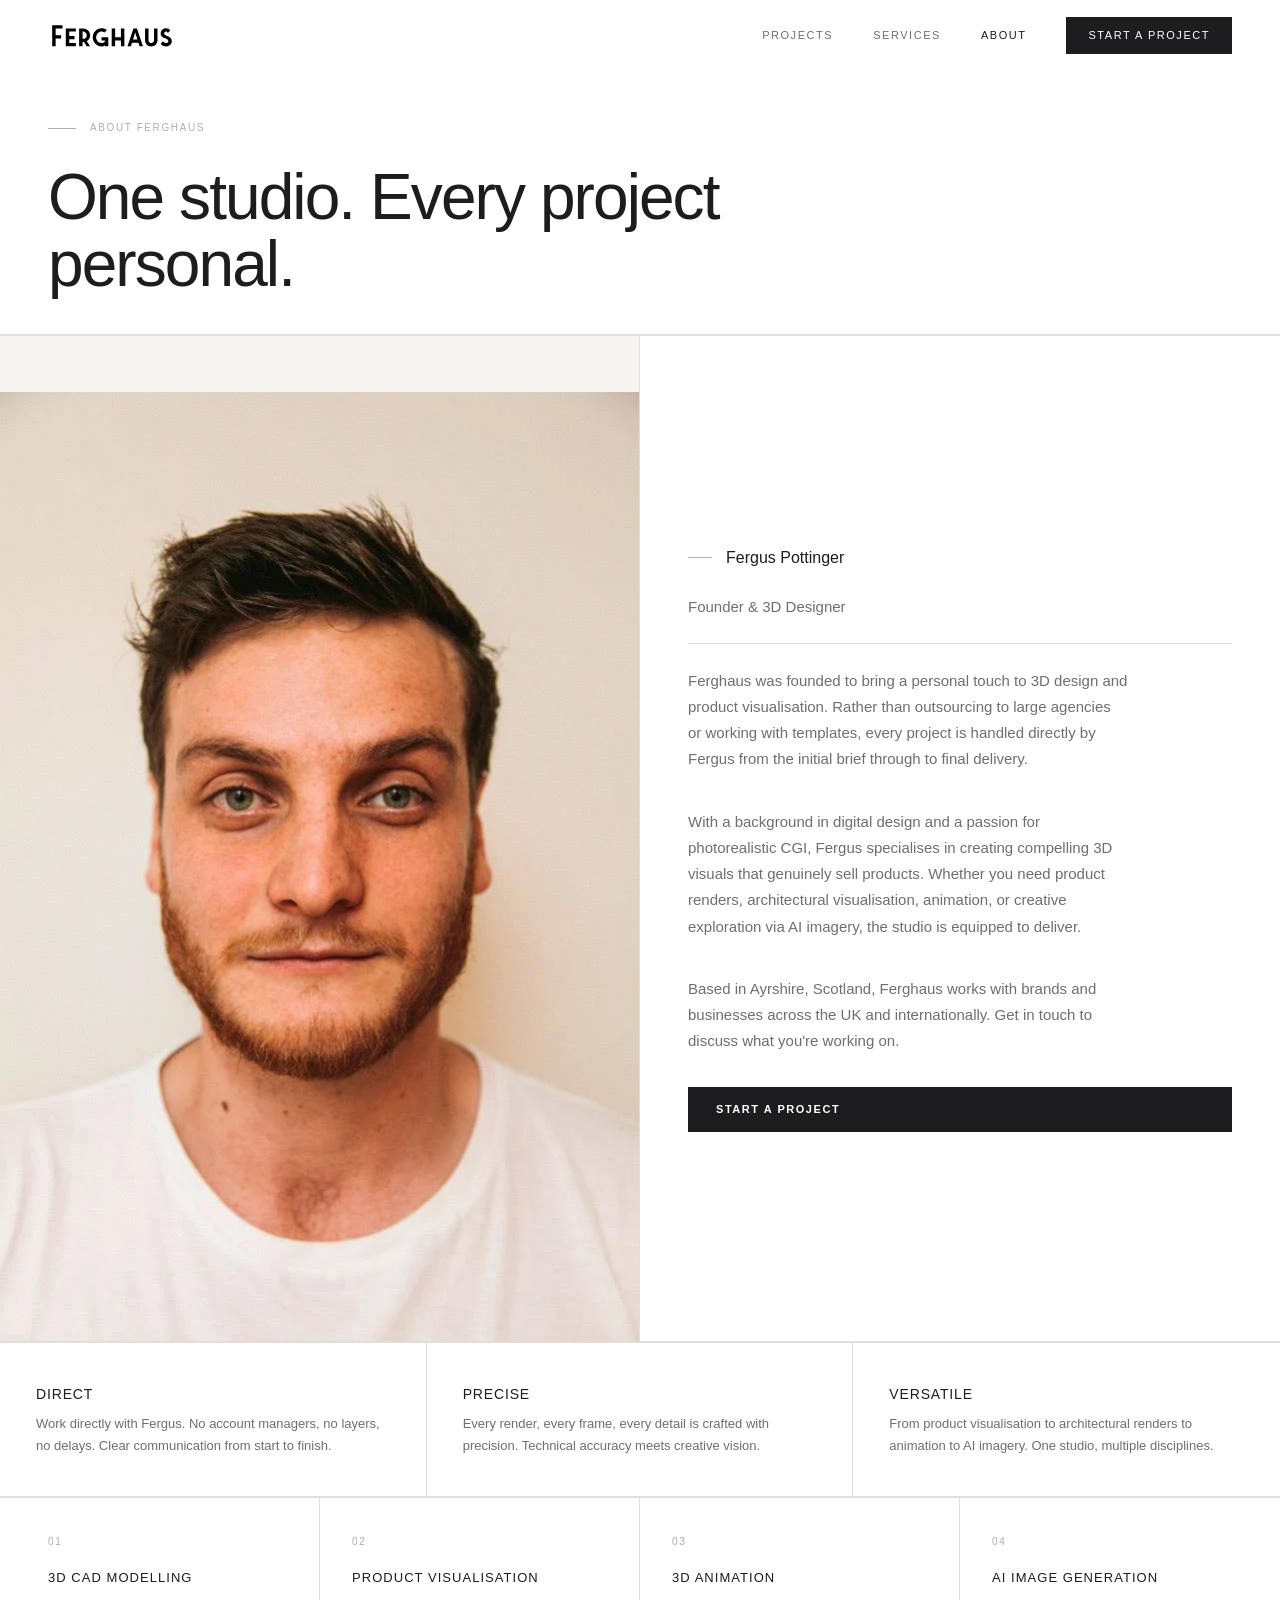
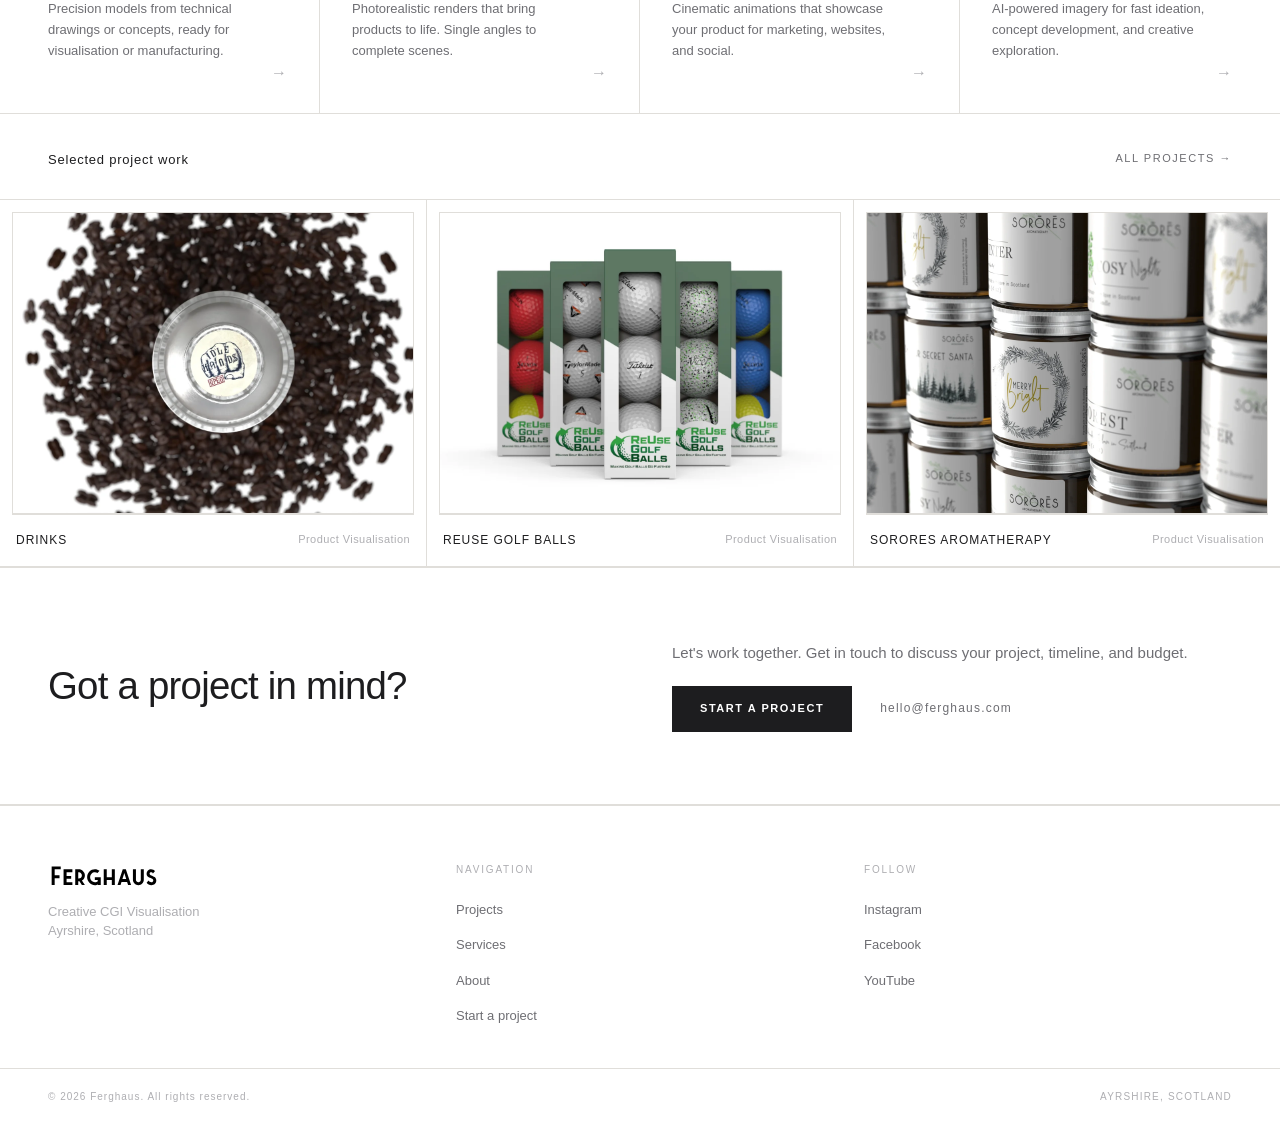
==== about/index.html @ bf422d14 "audit" ====
<!DOCTYPE html>
<html lang="en">
<head>
  <meta charset="UTF-8">
  <meta name="viewport" content="width=device-width, initial-scale=1.0">
  <meta name="description" content="Ferghaus is the studio of Fergus Pottinger, a freelance 3D designer based in Ayrshire, Scotland. Every project handled personally from brief to delivery.">
  <meta name="theme-color" content="#f4f3f0">

  <!-- Canonical -->
  <link rel="canonical" href="https://ferghaus.com/about/">

  <!-- Open Graph -->
  <meta property="og:title" content="About | Ferghaus">
  <meta property="og:description" content="Ferghaus is the studio of Fergus Pottinger, a freelance 3D designer based in Ayrshire, Scotland. Every project handled personally from brief to delivery.">
  <meta property="og:type" content="website">
  <meta property="og:url" content="https://ferghaus.com/about/">
  <meta property="og:image" content="https://ferghaus.com/assets/images/about/about-screent-1200.webp">

  <!-- Styles -->
  <link rel="stylesheet" href="/assets/css/main.css">

  <title>About | Ferghaus</title>

  <!-- Structured Data -->
  <script type="application/ld+json">
  {
    "@context": "https://schema.org",
    "@type": "Person",
    "name": "Fergus Pottinger",
    "jobTitle": "3D Designer",
    "worksFor": {
      "@type": "Organization",
      "name": "Ferghaus"
    },
    "url": "https://ferghaus.com/about/",
    "sameAs": [
      "https://www.instagram.com/Ferghaus/",
      "https://www.facebook.com/Ferghaus/",
      "https://www.youtube.com/@Ferghausltd"
    ]
  }
  </script>
</head>
<body>
  <!-- Skip Link -->
  <a href="#main-content" class="skip-link">Skip to content</a>

  <!-- Navigation -->
  <nav class="nav" id="main-nav">
    <a class="nav-logo" href="/">
      <img src="/assets/images/global/logo.svg" alt="Ferghaus">
    </a>
    <div class="nav-links">
      <a href="/projects">Projects</a>
      <a href="/services">Services</a>
      <a href="/about" aria-current="page">About</a>
      <a href="/contact" class="btn-nav">Start a project</a>
    </div>
    <button class="nav-hamburger" id="nav-hamburger" aria-label="Toggle navigation menu" aria-expanded="false">
      <span></span>
      <span></span>
      <span></span>
    </button>
    <div class="nav-mobile-menu" id="nav-mobile-menu">
      <a href="/projects">Projects</a>
      <a href="/services">Services</a>
      <a href="/about">About</a>
      <a href="/contact" class="btn-nav">Start a project</a>
    </div>
  </nav>

  <!-- Main Content -->
  <main id="main-content">

    <!-- Page Header -->
    <section class="page-header">
      <div class="eyebrow t-label">About Ferghaus</div>
      <h1>One studio. Every project personal.</h1>
    </section>

    <!-- About Split -->
    <section class="about-strip">
      <div class="about-image">
        <picture>
          <source srcset="/assets/images/about/fergus-800.webp 800w, /assets/images/about/fergus-1200.webp 1200w, /assets/images/about/fergus-1600.webp 1600w">
          <img src="/assets/images/about/fergus-1200.webp" alt="Fergus Pottinger, founder of Ferghaus">
        </picture>
      </div>
      <div class="about-content">
        <div class="about-eyebrow">Fergus Pottinger</div>
        <h2 class="about-role">Founder &amp; 3D Designer</h2>
        <hr class="about-divider">
        <p class="about-p">Ferghaus was founded to bring a personal touch to 3D design and product visualisation. Rather than outsourcing to large agencies or working with templates, every project is handled directly by Fergus from the initial brief through to final delivery.</p>
        <p class="about-p">With a background in digital design and a passion for photorealistic CGI, Fergus specialises in creating compelling 3D visuals that genuinely sell products. Whether you need product renders, architectural visualisation, animation, or creative exploration via AI imagery, the studio is equipped to deliver.</p>
        <p class="about-p about-p--last">Based in Ayrshire, Scotland, Ferghaus works with brands and businesses across the UK and internationally. Get in touch to discuss what you're working on.</p>
        <a href="/contact" class="btn-primary">Start a project</a>
      </div>
    </section>

    <!-- Credentials Strip -->
    <section class="info-strip">
      <div class="info-item">
        <div class="info-title">Direct</div>
        <p class="info-desc">Work directly with Fergus. No account managers, no layers, no delays. Clear communication from start to finish.</p>
      </div>
      <div class="info-item">
        <div class="info-title">Precise</div>
        <p class="info-desc">Every render, every frame, every detail is crafted with precision. Technical accuracy meets creative vision.</p>
      </div>
      <div class="info-item">
        <div class="info-title">Versatile</div>
        <p class="info-desc">From product visualisation to architectural renders to animation to AI imagery. One studio, multiple disciplines.</p>
      </div>
    </section>

    <!-- Services Strip -->
    <div class="services-strip">
      <a href="/services/3d-cad-modelling" class="service-item fade-up">
        <div class="service-num">01</div>
        <div class="service-name">3D CAD Modelling</div>
        <div class="service-desc">Precision models from technical drawings or concepts, ready for visualisation or manufacturing.</div>
        <span class="service-arrow">→</span>
      </a>
      <a href="/services/product-visualisation" class="service-item fade-up">
        <div class="service-num">02</div>
        <div class="service-name">Product Visualisation</div>
        <div class="service-desc">Photorealistic renders that bring products to life. Single angles to complete scenes.</div>
        <span class="service-arrow">→</span>
      </a>
      <a href="/services/3d-animation" class="service-item fade-up">
        <div class="service-num">03</div>
        <div class="service-name">3D Animation</div>
        <div class="service-desc">Cinematic animations that showcase your product for marketing, websites, and social.</div>
        <span class="service-arrow">→</span>
      </a>
      <a href="/services/ai-images-generation" class="service-item fade-up">
        <div class="service-num">04</div>
        <div class="service-name">AI Image Generation</div>
        <div class="service-desc">AI-powered imagery for fast ideation, concept development, and creative exploration.</div>
        <span class="service-arrow">→</span>
      </a>
    </div>

    <!-- Selected Projects -->
    <section class="section-border-bottom">
      <div class="section-header">
        <h2 class="section-header-label">Selected project work</h2>
        <a href="/projects" class="btn-ghost">All projects →</a>
      </div>
      <div class="projects-grid">

        <a href="/projects/drinks" class="project-card">
          <div class="project-card-img">
            <picture>
              <source srcset="/assets/images/projects/drinks/coffee-tin-800.webp 800w, /assets/images/projects/drinks/coffee-tin-1200.webp 1200w, /assets/images/projects/drinks/coffee-tin-1600.webp 1600w">
              <img src="/assets/images/projects/drinks/coffee-tin-1200.webp" alt="Drinks project">
            </picture>
            <div class="project-card-overlay">
              <span class="project-card-overlay-cta">View project →</span>
            </div>
          </div>
          <div class="project-card-info">
            <span class="project-card-name">Drinks</span>
            <span class="project-card-cat">Product Visualisation</span>
          </div>
        </a>

        <a href="/projects/reuse-golf-balls" class="project-card">
          <div class="project-card-img">
            <picture>
              <source srcset="/assets/images/projects/reuse-golf-balls/reuse-golf-balls-packaging-800.webp 800w, /assets/images/projects/reuse-golf-balls/reuse-golf-balls-packaging-1200.webp 1200w, /assets/images/projects/reuse-golf-balls/reuse-golf-balls-packaging-1600.webp 1600w">
              <img src="/assets/images/projects/reuse-golf-balls/reuse-golf-balls-packaging-1200.webp" alt="ReUse Golf Balls project">
            </picture>
            <div class="project-card-overlay">
              <span class="project-card-overlay-cta">View project →</span>
            </div>
          </div>
          <div class="project-card-info">
            <span class="project-card-name">ReUse Golf Balls</span>
            <span class="project-card-cat">Product Visualisation</span>
          </div>
        </a>

        <a href="/projects/sorores-aromatherapy" class="project-card">
          <div class="project-card-img">
            <picture>
              <source srcset="/assets/images/projects/sorores-aromatherapy/120ml-candle-800.webp 800w, /assets/images/projects/sorores-aromatherapy/120ml-candle-1200.webp 1200w, /assets/images/projects/sorores-aromatherapy/120ml-candle-1600.webp 1600w">
              <img src="/assets/images/projects/sorores-aromatherapy/120ml-candle-1200.webp" alt="Sorores Aromatherapy project">
            </picture>
            <div class="project-card-overlay">
              <span class="project-card-overlay-cta">View project →</span>
            </div>
          </div>
          <div class="project-card-info">
            <span class="project-card-name">Sorores Aromatherapy</span>
            <span class="project-card-cat">Product Visualisation</span>
          </div>
        </a>

      </div>
    </section>

    <!-- CTA Section -->
    <section class="cta-section">
      <h2 class="cta-h2">Got a project in mind?</h2>
      <div class="cta-right">
        <p class="cta-p">Let's work together. Get in touch to discuss your project, timeline, and budget.</p>
        <div class="cta-actions">
          <a href="/contact" class="btn-primary">Start a project</a>
          <a href="mailto:hello@ferghaus.com" class="cta-email">hello@ferghaus.com</a>
        </div>
      </div>
    </section>

  </main>

  <!-- Footer -->
  <footer>
    <div class="footer-brand">
      <a href="/">
        <img src="/assets/images/global/logo.svg" alt="Ferghaus">
      </a>
      <p class="footer-tagline">Creative CGI Visualisation<br>Ayrshire, Scotland</p>
    </div>
    <div class="footer-col">
      <h3>Navigation</h3>
      <ul>
        <li><a href="/projects">Projects</a></li>
        <li><a href="/services">Services</a></li>
        <li><a href="/about">About</a></li>
        <li><a href="/contact">Start a project</a></li>
      </ul>
    </div>
    <div class="footer-col">
      <h3>Follow</h3>
      <ul>
        <li><a href="https://www.instagram.com/Ferghaus/" target="_blank" rel="noopener noreferrer">Instagram</a></li>
        <li><a href="https://www.facebook.com/Ferghaus/" target="_blank" rel="noopener noreferrer">Facebook</a></li>
        <li><a href="https://www.youtube.com/@Ferghausltd" target="_blank" rel="noopener noreferrer">YouTube</a></li>
      </ul>
    </div>
  </footer>
  <div class="footer-bottom">
    <span class="footer-copy">&copy; 2026 Ferghaus. All rights reserved.</span>
    <span class="footer-location">Ayrshire, Scotland</span>
  </div>

  <!-- Scripts -->
  <script src="/assets/js/main.js"></script>
</body>
</html>
---- assets/css/main.css ----
/* ============================================================
   FERGHAUS — Main Stylesheet
   ferghaus.com
   ============================================================ */

/* ─── CUSTOM PROPERTIES ──────────────────────────────────── */
:root {
  --bg:             #ffffff;
  --surface:        #f5f4f1;
  --border:         #e0deda;
  --border-mid:     #c8c5bf;
  --text-primary:   #1d1d1f;
  --text-secondary: #6e6e73;
  --text-muted:     #aeaeb2;

  --nav-h:          72px;
  --page-margin:    48px;   /* desktop — 32px tablet, 20px mobile */
  --font-head: -apple-system, BlinkMacSystemFont, 'Helvetica Neue', Arial, sans-serif;
  --font-body: -apple-system, BlinkMacSystemFont, 'Helvetica Neue', Arial, sans-serif;

  --ease-out: cubic-bezier(0.25, 0.46, 0.45, 0.94);
  --ease-in-out: cubic-bezier(0.4, 0, 0.2, 1);
}

/* ─── RESET & BASE ────────────────────────────────────────── */
*, *::before, *::after {
  box-sizing: border-box;
  margin: 0;
  padding: 0;
}

html {
  scroll-behavior: smooth;
  font-size: 16px;
  -webkit-text-size-adjust: 100%;
}

body {
  background: var(--bg);
  color: var(--text-primary);
  font-family: var(--font-body);
  font-weight: 300;
  line-height: 1.6;
  -webkit-font-smoothing: antialiased;
  -moz-osx-font-smoothing: grayscale;
  overflow-x: hidden;
}

img, video {
  display: block;
  max-width: 100%;
  height: auto;
}

a { color: inherit; }

ul, ol { list-style: none; }

button {
  cursor: pointer;
  border: none;
  background: none;
  font: inherit;
}

/* ─── SKIP LINK ───────────────────────────────────────────── */
.skip-link {
  position: absolute;
  top: -100%;
  left: 8px;
  background: var(--text-primary);
  color: #fff;
  font-family: var(--font-head);
  font-size: 11px;
  font-weight: 600;
  letter-spacing: 0.12em;
  text-transform: uppercase;
  text-decoration: none;
  padding: 10px 18px;
  z-index: 9999;
  transition: top 0.2s;
}
.skip-link:focus { top: 8px; }

/* ─── TYPOGRAPHY SCALE ────────────────────────────────────── */
.t-display {
  font-family: var(--font-head);
  font-weight: 200;
  line-height: 1.05;
  letter-spacing: -0.02em;
}

.t-head {
  font-family: var(--font-head);
  font-weight: 300;
  line-height: 1.15;
}

.t-label {
  font-family: var(--font-head);
  font-size: 10px;
  font-weight: 400;
  letter-spacing: 0.18em;
  text-transform: uppercase;
  color: var(--text-secondary);
}

.t-body {
  font-family: var(--font-body);
  font-size: 15px;
  font-weight: 300;
  line-height: 1.75;
  color: var(--text-secondary);
}

/* ─── NAVIGATION ──────────────────────────────────────────── */
.nav {
  position: fixed;
  top: 0; left: 0; right: 0;
  z-index: 100;
  height: var(--nav-h);
  display: flex;
  align-items: center;
  justify-content: space-between;
  padding: 0 48px;
  border-bottom: 1px solid transparent;
  transition: border-color 0.3s, background 0.3s;
}

.nav.scrolled {
  background: rgba(255, 255, 255, 0.94);
  backdrop-filter: blur(12px);
  -webkit-backdrop-filter: blur(12px);
  border-color: var(--border);
}

.nav-logo {
  font-family: var(--font-head);
  font-weight: 600;
  font-size: 17px;
  letter-spacing: 0.18em;
  text-transform: uppercase;
  color: var(--text-primary);
  text-decoration: none;
  flex-shrink: 0;
}
/* Logo image variant */
.nav-logo img {
  height: 32px;
  width: auto;
  display: block;
}

.nav-links {
  display: flex;
  align-items: center;
  gap: 40px;
}

.nav-links a {
  font-family: var(--font-head);
  font-size: 11px;
  font-weight: 400;
  letter-spacing: 0.14em;
  text-transform: uppercase;
  color: var(--text-secondary);
  text-decoration: none;
  transition: color 0.2s;
}
.nav-links a:not(.btn-nav):hover,
.nav-links a:not(.btn-nav)[aria-current="page"] { color: var(--text-primary); }
/* Ensure nav CTA always shows white regardless of parent a selector */
.nav-links .btn-nav,
.nav-links a.btn-nav { color: #fff; }

.btn-nav {
  font-family: var(--font-head);
  font-size: 11px;
  font-weight: 600;
  letter-spacing: 0.14em;
  text-transform: uppercase;
  color: #fff;
  background: var(--text-primary);
  padding: 10px 22px;
  text-decoration: none;
  transition: background 0.2s;
  white-space: nowrap;
}
.btn-nav:hover { background: #333; }

/* Mobile hamburger — hidden on desktop */
.nav-hamburger {
  display: none;
  flex-direction: column;
  gap: 5px;
  cursor: pointer;
  padding: 6px;
  background: none;
  border: none;
  -webkit-tap-highlight-color: transparent;
}
.nav-hamburger span {
  display: block;
  width: 22px;
  height: 1.5px;
  background: var(--text-primary);
  transition: transform 0.25s, opacity 0.25s;
}
.nav-hamburger[aria-expanded="true"] span:nth-child(1) { transform: translateY(6.5px) rotate(45deg); }
.nav-hamburger[aria-expanded="true"] span:nth-child(2) { opacity: 0; }
.nav-hamburger[aria-expanded="true"] span:nth-child(3) { transform: translateY(-6.5px) rotate(-45deg); }

/* Mobile dropdown menu */
.nav-mobile-menu {
  position: fixed;
  top: var(--nav-h);
  left: 0; right: 0;
  background: var(--bg);
  border-bottom: 1px solid var(--border);
  z-index: 99;
  display: none;
  flex-direction: column;
  padding: 8px 0 16px;
}
.nav-mobile-menu.open { display: flex; }
.nav-mobile-menu a {
  font-family: var(--font-head);
  font-size: 11px;
  letter-spacing: 0.16em;
  text-transform: uppercase;
  color: var(--text-secondary);
  text-decoration: none;
  padding: 16px 24px;
  border-bottom: 1px solid var(--border);
  transition: color 0.2s;
}
.nav-mobile-menu a:hover { color: var(--text-primary); }
.nav-mobile-menu .btn-nav {
  margin: 14px 24px 0;
  display: block;
  text-align: center;
  border-bottom: none;
  padding: 14px 22px;
}

/* ─── BUTTONS ─────────────────────────────────────────────── */
.btn-primary {
  display: inline-block;
  font-family: var(--font-head);
  font-size: 11px;
  font-weight: 600;
  letter-spacing: 0.14em;
  text-transform: uppercase;
  color: #fff;
  background: var(--text-primary);
  padding: 14px 28px;
  text-decoration: none;
  transition: background 0.2s;
}
.btn-primary:hover { background: #333; }

.btn-ghost {
  display: inline-flex;
  align-items: center;
  gap: 10px;
  font-family: var(--font-head);
  font-size: 11px;
  font-weight: 400;
  letter-spacing: 0.14em;
  text-transform: uppercase;
  color: var(--text-secondary);
  text-decoration: none;
  transition: color 0.2s;
}
.btn-ghost:hover { color: var(--text-primary); }
.btn-ghost svg { transition: transform 0.2s; }
.btn-ghost:hover svg { transform: translateX(4px); }

.btn-outlined {
  display: inline-flex;
  align-items: center;
  gap: 10px;
  font-family: var(--font-head);
  font-size: 11px;
  font-weight: 400;
  letter-spacing: 0.14em;
  text-transform: uppercase;
  color: var(--text-secondary);
  border: 1px solid var(--border-mid);
  padding: 13px 22px;
  text-decoration: none;
  transition: border-color 0.2s, color 0.2s;
}
.btn-outlined:hover {
  border-color: var(--text-primary);
  color: var(--text-primary);
}

/* ─── PAGE STRUCTURE ──────────────────────────────────────── */
main { padding-top: var(--nav-h); }

/* ─── PAGE HEADER ─────────────────────────────────────────── */
.page-header {
  padding: 48px 48px 36px;
  border-bottom: 1px solid var(--border);
}
.page-header .eyebrow {
  display: flex;
  align-items: center;
  gap: 14px;
  margin-bottom: 28px;
  font-family: var(--font-head);
  font-size: 10px;
  font-weight: 400;
  letter-spacing: 0.16em;
  text-transform: uppercase;
  color: var(--text-muted);
}
.page-header .eyebrow::before {
  content: '';
  display: block;
  width: 28px;
  height: 1px;
  background: var(--text-muted);
}
.page-header h1 {
  font-family: var(--font-head);
  font-size: clamp(40px, 5vw, 80px);
  font-weight: 200;
  line-height: 1.05;
  letter-spacing: -0.03em;
  max-width: 800px;
}
.page-header h1 em {
  font-style: italic;
  font-weight: 300;
}
.page-header-meta {
  display: flex;
  align-items: center;
  gap: 0;
  margin-top: 36px;
  flex-wrap: wrap;
}
.page-header-meta span {
  font-family: var(--font-head);
  font-size: 11px;
  font-weight: 400;
  letter-spacing: 0.14em;
  text-transform: uppercase;
  color: var(--text-muted);
  padding-right: 20px;
  margin-right: 20px;
  border-right: 1px solid var(--border);
}
.page-header-meta span:last-child {
  border-right: none;
  padding-right: 0;
  margin-right: 0;
}

.page-header .sub {
  font-size: 15px;
  font-weight: 300;
  color: var(--text-secondary);
  margin-top: 14px;
  max-width: 720px;
}

/* Breadcrumb */
.breadcrumb {
  display: flex;
  align-items: center;
  gap: 10px;
  font-family: var(--font-head);
  font-size: 10px;
  letter-spacing: 0.14em;
  text-transform: uppercase;
  color: var(--text-muted);
  margin-bottom: 28px;
}
.breadcrumb a {
  text-decoration: none;
  color: var(--text-muted);
  transition: color 0.2s;
}
.breadcrumb a:hover { color: var(--text-secondary); }
.breadcrumb span { color: var(--border-mid); }

/* ─── HERO (HOMEPAGE) ─────────────────────────────────────── */
.hero {
  display: grid;
  grid-template-columns: 1fr 1fr;
  max-height: 72vh;
  overflow: hidden;
}

.hero-left {
  display: flex;
  flex-direction: column;
  justify-content: flex-start;
  padding: clamp(36px, 5vh, 56px) 48px 64px;
}

.hero-eyebrow {
  display: flex;
  align-items: center;
  gap: 14px;
  margin-bottom: 32px;
}
.hero-eyebrow::before {
  content: '';
  display: block;
  width: 28px;
  height: 1px;
  background: var(--text-muted);
}

.hero-h1 {
  font-family: var(--font-head);
  font-size: clamp(48px, 5.5vw, 88px);
  font-weight: 200;
  line-height: 1.02;
  letter-spacing: -0.03em;
  margin-bottom: 28px;
}
.hero-h1 em {
  font-style: italic;
  font-weight: 200;
}

.hero-sub {
  font-size: 15px;
  font-weight: 300;
  color: var(--text-secondary);
  line-height: 1.75;
  max-width: 420px;
  margin-bottom: 48px;
}

.hero-ctas {
  display: flex;
  align-items: center;
  gap: 24px;
  flex-wrap: wrap;
}

.hero-right {
  position: relative;
  overflow: hidden;
}

.hero-right img,
.hero-right video {
  width: 100%;
  height: 100%;
  object-fit: cover;
  object-position: center center;
}

/* ─── SERVICES STRIP ──────────────────────────────────────── */
.services-strip {
  display: grid;
  grid-template-columns: repeat(4, 1fr);
  border-top: 1px solid var(--border);
  border-bottom: 1px solid var(--border);
}

.service-item {
  padding: 36px 32px 52px;
  border-right: 1px solid var(--border);
  position: relative;
  overflow: hidden;
  text-decoration: none;
  display: block;
  color: inherit;
  transition: background 0.25s;
  background: var(--bg);
}
.service-item:last-child { border-right: none; }
.service-item:first-child { padding-left: 48px; }
.service-item:last-child  { padding-right: 48px; }
.service-item:last-child .service-arrow { right: 48px; }
.service-item:hover { background: var(--surface); }

/* Ensure any nested link inherits style cleanly */
.service-item a {
  text-decoration: none;
  color: inherit;
  display: block;
}

.service-num {
  font-family: var(--font-head);
  font-size: 10px;
  letter-spacing: 0.18em;
  color: var(--text-muted);
  margin-bottom: 18px;
}

.service-name {
  font-family: var(--font-head);
  font-size: 13px;
  font-weight: 500;
  letter-spacing: 0.08em;
  text-transform: uppercase;
  color: var(--text-primary);
  margin-bottom: 10px;
}

.service-desc {
  font-size: 13px;
  font-weight: 300;
  color: var(--text-secondary);
  line-height: 1.6;
  max-width: 220px;
}

.service-arrow {
  position: absolute;
  bottom: 32px;
  right: 32px;
  font-size: 16px;
  color: var(--text-muted);
  transition: transform 0.2s, color 0.2s;
  line-height: 1;
}
.service-item:hover .service-arrow {
  transform: translateX(5px);
  color: var(--text-primary);
}

/* ─── SHOWREEL ────────────────────────────────────────────── */
.showreel-section { border-bottom: 1px solid var(--border); }
.showreel-header {
  padding: 36px 48px 24px;
  display: flex;
  align-items: center;
  justify-content: space-between;
}
.showreel-body { padding: 0 48px 44px; }

/* ─── SECTION HEADER ──────────────────────────────────────── */
.section-header {
  display: flex;
  align-items: flex-start;
  justify-content: space-between;
  padding: 36px 48px 28px;
}
.section-header-label {
  font-family: var(--font-head);
  font-size: 13px;
  font-weight: 500;
  letter-spacing: 0.06em;
  color: var(--text-primary);
  text-transform: none;
}
.section-border-bottom { border-bottom: 1px solid var(--border); }

/* ─── PROJECT GRID ────────────────────────────────────────── */
.projects-grid {
  display: grid;
  grid-template-columns: repeat(3, 1fr);
  gap: 1px;
  background: var(--border);
  border-top: 1px solid var(--border);
  border-bottom: 1px solid var(--border);
}

.project-card {
  text-decoration: none;
  display: block;
  background: var(--bg);
  overflow: hidden;
  padding: 12px 12px 0;
  transition: background 0.2s;
}
.project-card:hover { background: var(--surface); }

.project-card-img {
  position: relative; /* needed for overlay */
  aspect-ratio: 4 / 3;
  overflow: hidden;
  background: #111;
  border: 1px solid var(--border);
}
.project-card-img img,
.project-card-img video {
  width: 100%;
  height: 100%;
  object-fit: cover;
  display: block;
  transition: transform 0.55s var(--ease-out);
}
.project-card:hover .project-card-img img,
.project-card:hover .project-card-img video { transform: scale(1.04); }

.project-card-info {
  padding: 16px 4px 16px;
  display: flex;
  justify-content: space-between;
  align-items: center;
  gap: 16px;
  border-top: 1px solid var(--border);
}

.project-card-name {
  font-size: 12px;
  font-weight: 500;
  letter-spacing: 0.08em;
  text-transform: uppercase;
  color: var(--text-primary);
}

.project-card-cat {
  font-size: 11px;
  font-weight: 300;
  color: var(--text-muted);
  letter-spacing: 0.04em;
  text-align: right;
  flex-shrink: 0;
}

.project-card-desc {
  font-size: 13px;
  font-weight: 300;
  color: var(--text-secondary);
  line-height: 1.65;
  padding: 14px 4px 18px;
  border-top: 1px solid var(--border);
}

/* ─── IMMERSIVE PROJECTS GRID (full projects page) ───────────── */
.projects-grid--immersive {
  gap: 20px;
  background: none;
  border-top: none;
  border-bottom: none;
  padding: 40px 48px 72px;
  grid-auto-rows: 420px; /* fixed row height — all cards in a row stay aligned */
}

.projects-grid--immersive .project-card {
  padding: 0;
  border: 1px solid var(--border);
  transition: border-color 0.3s, background 0.2s;
  display: flex;
  flex-direction: column;
}
.projects-grid--immersive .project-card:hover {
  background: var(--bg);
  border-color: var(--border-mid);
}

/* Featured card spans two columns */
.project-card--featured {
  grid-column: span 2;
}

/* Images fill available height — no fixed aspect-ratio needed */
.projects-grid--immersive .project-card-img {
  flex: 1;
  min-height: 0;
  aspect-ratio: unset;
  border: none;
}

/* Info bar sits flush inside the card border, never shrinks */
.projects-grid--immersive .project-card-info {
  padding: 18px 20px;
  border-top: 1px solid var(--border);
  flex-shrink: 0;
}

/* Hover overlay — subtle scrim + view cue */
.project-card-overlay {
  position: absolute;
  inset: 0;
  background: rgba(10, 10, 10, 0.32);
  opacity: 0;
  transition: opacity 0.35s var(--ease-out);
  display: flex;
  align-items: flex-end;
  justify-content: flex-end;
  padding: 20px;
  pointer-events: none;
}
.project-card:hover .project-card-overlay { opacity: 1; }

.project-card-overlay-cta {
  font-family: var(--font-head);
  font-size: 11px;
  font-weight: 500;
  letter-spacing: 0.12em;
  text-transform: uppercase;
  color: #fff;
  background: rgba(255, 255, 255, 0.15);
  border: 1px solid rgba(255, 255, 255, 0.35);
  padding: 9px 16px;
  backdrop-filter: blur(4px);
  -webkit-backdrop-filter: blur(4px);
}

/* CTA card (empty slot in grid) */
.project-card-cta {
  display: flex;
  flex-direction: column;
  justify-content: center;
  align-items: flex-start;
  padding: 40px 32px !important; /* override the card image padding */
  border-right: none;
  text-decoration: none;
  background: var(--bg);
  transition: background 0.25s;
  min-height: 200px;
}
.project-card-cta:hover { background: var(--surface); }
.project-card-cta .cta-label {
  font-size: 10px;
  font-weight: 400;
  letter-spacing: 0.16em;
  text-transform: uppercase;
  color: var(--text-secondary);
  margin-bottom: 12px;
}
.project-card-cta .cta-text {
  font-size: 22px;
  font-weight: 300;
  color: var(--text-primary);
  line-height: 1.2;
  letter-spacing: -0.02em;
}

/* ─── ABOUT STRIP ─────────────────────────────────────────── */
.about-strip {
  display: grid;
  grid-template-columns: 1fr 1fr;
  border-top: 1px solid var(--border);
  border-bottom: 1px solid var(--border);
}

.about-image {
  position: relative;
  overflow: hidden;
  border-right: 1px solid var(--border);
  min-height: 480px;
  display: flex;
  flex-direction: column;
  justify-content: flex-end;
  padding-top: 56px;
  background: var(--surface);
}
.about-image img {
  width: 100%;
  height: auto;
  display: block;
  object-fit: cover;
  object-position: center top;
}

.about-content {
  display: flex;
  flex-direction: column;
  justify-content: center;
  padding: 72px 48px;
}
.about-eyebrow {
  display: flex;
  align-items: center;
  gap: 14px;
  margin-bottom: 24px;
}
.about-eyebrow::before {
  content: '';
  display: block;
  width: 24px;
  height: 1px;
  background: var(--text-muted);
}
.about-h2 {
  font-family: var(--font-head);
  font-size: clamp(30px, 3vw, 50px);
  font-weight: 200;
  line-height: 1.1;
  letter-spacing: -0.02em;
  margin-bottom: 20px;
}
.about-h2 em {
  font-style: italic;
  font-weight: 200;
}
.about-p {
  font-size: 15px;
  font-weight: 300;
  color: var(--text-secondary);
  line-height: 1.75;
  max-width: 440px;
  margin-bottom: 36px;
}
.about-role {
  font-family: var(--font-body);
  font-size: 15px;
  font-weight: 400;
  color: var(--text-secondary);
  margin-bottom: 0;
}
.about-divider {
  border: none;
  border-top: 1px solid var(--border);
  margin: 24px 0;
}
.about-p--last { margin-bottom: 32px; }

/* ─── CTA SECTION ─────────────────────────────────────────── */
.cta-section {
  display: grid;
  grid-template-columns: 1fr 1fr;
  gap: 64px;
  align-items: center;
  padding: 72px 48px;
  border-bottom: 1px solid var(--border);
}

.cta-h2 {
  font-family: var(--font-head);
  font-size: clamp(26px, 3vw, 44px);
  font-weight: 200;
  line-height: 1.1;
  letter-spacing: -0.02em;
}
.cta-h2 em {
  font-style: italic;
  font-weight: 200;
}

.cta-right {
  display: flex;
  flex-direction: column;
  gap: 20px;
}
.cta-p {
  font-size: 15px;
  font-weight: 300;
  color: var(--text-secondary);
  line-height: 1.75;
}
.cta-actions {
  display: flex;
  align-items: center;
  gap: 28px;
  flex-wrap: wrap;
}
.cta-email {
  font-family: var(--font-head);
  font-size: 12px;
  letter-spacing: 0.1em;
  color: var(--text-secondary);
  text-decoration: none;
  transition: color 0.2s;
}
.cta-email:hover { color: var(--text-primary); }

/* ─── PROCESS STEPS ───────────────────────────────────────── */
.process-strip {
  display: grid;
  grid-template-columns: repeat(4, 1fr);
  border-top: 1px solid var(--border);
  border-bottom: 1px solid var(--border);
}

.process-step {
  padding: 40px 36px;
  border-right: 1px solid var(--border);
}
.process-step:last-child { border-right: none; }

.process-num {
  font-family: var(--font-head);
  font-size: 10px;
  letter-spacing: 0.2em;
  color: var(--text-muted);
  margin-bottom: 16px;
}
.process-title {
  font-family: var(--font-head);
  font-size: 15px;
  font-weight: 400;
  letter-spacing: 0.06em;
  text-transform: uppercase;
  color: var(--text-primary);
  margin-bottom: 10px;
}
.process-desc {
  font-size: 13px;
  font-weight: 300;
  color: var(--text-secondary);
  line-height: 1.65;
}

/* ─── THREE-COL INFO STRIP ────────────────────────────────── */
.info-strip {
  display: grid;
  grid-template-columns: repeat(3, 1fr);
  border-top: 1px solid var(--border);
  border-bottom: 1px solid var(--border);
}

.info-item {
  padding: 40px 36px;
  border-right: 1px solid var(--border);
}
.info-item:last-child { border-right: none; }
.info-title {
  font-family: var(--font-head);
  font-size: 14px;
  font-weight: 400;
  letter-spacing: 0.06em;
  text-transform: uppercase;
  color: var(--text-primary);
  margin-bottom: 8px;
}
.info-desc {
  font-size: 13px;
  font-weight: 300;
  color: var(--text-secondary);
  line-height: 1.65;
}

/* ─── SERVICES ALTERNATING ROWS ───────────────────────────── */
.service-row {
  display: grid;
  grid-template-columns: 1fr 1fr;
  min-height: 440px;
  border-bottom: 1px solid var(--border);
}
.service-row.reverse { direction: rtl; }
.service-row.reverse > * { direction: ltr; }

.service-row-image {
  position: relative;
  overflow: hidden;
  background: var(--surface);
}
.service-row-image img,
.service-row-image video {
  width: 100%;
  height: 100%;
  object-fit: cover;
}

.service-row-content {
  display: flex;
  flex-direction: column;
  justify-content: center;
  padding: 64px 48px;
  border-left: 1px solid var(--border);
}
.service-row.reverse .service-row-content {
  border-left: none;
  border-right: 1px solid var(--border);
}

.who-tags {
  display: flex;
  flex-wrap: wrap;
  gap: 8px;
  margin: 20px 0 28px;
}
.who-tag {
  font-family: var(--font-head);
  font-size: 10px;
  letter-spacing: 0.12em;
  text-transform: uppercase;
  color: var(--text-secondary);
  border: 1px solid var(--border-mid);
  padding: 5px 12px;
}

/* ─── TESTIMONIALS ────────────────────────────────────────── */
.testimonials-section {
  padding: 80px 48px 96px;
  background: var(--surface);
  border-top: 1px solid var(--border);
}
.testimonials-eyebrow {
  font-family: var(--font-head);
  font-size: 11px;
  font-weight: 400;
  letter-spacing: 0.14em;
  text-transform: uppercase;
  color: var(--text-muted);
  margin-bottom: 48px;
}
.testimonials-grid {
  display: grid;
  grid-template-columns: repeat(3, 1fr);
  gap: 2px;
  background: var(--border);
}
.testimonial-card {
  background: var(--surface);
  padding: 36px 32px 32px;
  display: flex;
  flex-direction: column;
  gap: 24px;
}
.testimonial-quote {
  font-size: clamp(15px, 1.6vw, 17px);
  line-height: 1.65;
  color: var(--text-primary);
  font-style: italic;
  flex: 1;
}
.testimonial-quote::before { content: '\201C'; }
.testimonial-quote::after  { content: '\201D'; }
.testimonial-author {
  display: flex;
  flex-direction: column;
  gap: 3px;
}
.testimonial-name {
  font-family: var(--font-head);
  font-size: 12px;
  font-weight: 500;
  letter-spacing: 0.08em;
  text-transform: uppercase;
  color: var(--text-primary);
}
.testimonial-role {
  font-size: 13px;
  color: var(--text-muted);
}

@media (max-width: 900px) {
  .testimonials-section { padding: 56px 24px 72px; }
  .testimonials-grid { grid-template-columns: 1fr; }
}

/* ─── VIDEO POSTER (showreel click-to-play) ───────────────── */
.video-poster {
  position: relative;
  aspect-ratio: 16 / 9;
  overflow: hidden;
  background: #111;
  cursor: pointer;
  border: 1px solid var(--border);
}
.video-poster img {
  width: 100%;
  height: 100%;
  object-fit: cover;
  display: block;
  transition: opacity 0.35s;
}
.video-poster:hover img { opacity: 0.80; }
.video-play-btn {
  position: absolute;
  top: 50%;
  left: 50%;
  transform: translate(-50%, -50%);
  width: 64px;
  height: 64px;
  background: rgba(255, 255, 255, 0.96);
  border-radius: 50%;
  display: flex;
  align-items: center;
  justify-content: center;
  color: var(--text-primary);
  pointer-events: none;
  transition: transform 0.25s var(--ease-out), background 0.2s;
}
.video-poster:hover .video-play-btn {
  transform: translate(-50%, -50%) scale(1.1);
  background: #fff;
}
/* loaded state — iframe replaces contents */
.video-poster.playing {
  cursor: default;
}
.video-poster.playing iframe {
  position: absolute;
  inset: 0;
  width: 100%;
  height: 100%;
  border: 0;
}

/* ─── VIDEO EMBED ─────────────────────────────────────────── */
.video-embed {
  position: relative;
  width: 100%;
  aspect-ratio: 16 / 9;
  background: #111;
  overflow: hidden;
}
.video-embed iframe {
  position: absolute;
  inset: 0;
  width: 100%;
  height: 100%;
  border: 0;
}

/* Looping background video */
.video-loop {
  width: 100%;
  height: 100%;
  object-fit: cover;
  display: block;
}

/* ─── IMAGE GALLERY ───────────────────────────────────────── */
.gallery-grid {
  display: grid;
  grid-template-columns: repeat(3, 1fr);
  border-top: 1px solid var(--border);
  padding: 0 48px;
}
.gallery-grid.cols-2 { grid-template-columns: repeat(2, 1fr); }

.gallery-item {
  position: relative;
  overflow: hidden;
  border-right: 1px solid var(--border);
  border-bottom: 1px solid var(--border);
  aspect-ratio: 1 / 1;
  background: var(--bg);
  padding: 8px;
}
.gallery-item:nth-child(3n) { border-right: none; }
.gallery-item.cols-2:nth-child(2n) { border-right: none; }
.gallery-item img {
  width: 100%;
  height: 100%;
  object-fit: cover;
  transition: transform 0.5s var(--ease-out);
}
.gallery-item:hover img { transform: scale(1.04); }
.gallery-item--light { background: #fff; }

/* ─── PROJECT IMAGES (breathing room layout) ─────────────── */
.project-images {
  padding: 0 48px 48px;
  border-top: 1px solid var(--border);
  display: flex;
  flex-direction: column;
  gap: 4px;
}
.project-image-full {
  background: var(--bg);
  line-height: 0;
  overflow: hidden;
}
.project-image-full img,
.project-image-full video {
  width: 100%;
  max-height: 68vh;
  object-fit: cover;
  object-position: center;
  display: block;
}
/* Pair images are half-width so don't need as much height */
.project-image-pair .project-image-full img,
.project-image-pair .project-image-full video {
  max-height: 52vh;
}
.project-image-pair {
  display: grid;
  grid-template-columns: 1fr 1fr;
  gap: 4px;
}

/* ─── PROJECT HERO ────────────────────────────────────────── */
.project-hero {
  width: 100%;
  background: var(--bg);
  position: relative;
  padding: 16px 48px;
}

.project-hero picture {
  display: block;
  height: 60vh;
  min-height: 360px;
  overflow: hidden;
  background: #111;
  position: relative;
}

.project-hero img {
  width: 100%;
  height: 100%;
  object-fit: cover;
  display: block;
}

/* Light variant: white background, image contained (not cropped).
   Shorter height so wide landscape images fill the frame well. */
.project-hero--light picture {
  background: #fff;
  height: 44vh;
  min-height: 260px;
}
.project-hero--light img {
  object-fit: contain;
}

.project-hero video {
  display: block;
  width: 100%;
  height: 40vh;
  min-height: 260px;
  object-fit: cover;
  background: #111;
}

/* ─── PROJECT HERO OVERLAY ────────────────────────────────── */
.project-hero-overlay {
  position: relative;
  width: 100%;
  height: 72vh;
  min-height: 480px;
  overflow: hidden;
  background: #111;
}
.project-hero-overlay--sm {
  height: 56vh;
  min-height: 380px;
}
.project-hero-overlay picture {
  display: block;
  width: 100%;
  height: 100%;
}
.project-hero-overlay img {
  width: 100%;
  height: 100%;
  object-fit: cover;
  display: block;
}
.project-hero-overlay::after {
  content: '';
  position: absolute;
  inset: 0;
  background: linear-gradient(to bottom, rgba(0,0,0,0.0) 35%, rgba(0,0,0,0.70) 100%);
  pointer-events: none;
}
.project-hero-overlay-text {
  position: absolute;
  bottom: 0;
  left: 0;
  right: 0;
  padding: 0 48px 52px;
  z-index: 1;
}
.project-hero-overlay-label {
  display: flex;
  align-items: center;
  gap: 12px;
  font-family: var(--font-head);
  font-size: 10px;
  font-weight: 400;
  letter-spacing: 0.18em;
  text-transform: uppercase;
  color: rgba(255,255,255,0.55);
  margin-bottom: 14px;
}
.project-hero-overlay-label::before {
  content: '';
  display: block;
  width: 20px;
  height: 1px;
  background: rgba(255,255,255,0.4);
  flex-shrink: 0;
}
.project-hero-overlay-h1 {
  font-family: var(--font-head);
  font-size: clamp(40px, 5vw, 80px);
  font-weight: 200;
  line-height: 1.05;
  letter-spacing: -0.03em;
  color: #fff;
  margin-bottom: 14px;
}
.project-hero-overlay-sub {
  font-size: 15px;
  font-weight: 300;
  color: rgba(255,255,255,0.70);
  max-width: 560px;
  line-height: 1.65;
}

/* ─── PROJECT META ────────────────────────────────────────── */
.project-meta {
  display: flex;
  gap: 0;
  border-bottom: 1px solid var(--border);
}
.project-meta-item {
  padding: 20px 32px;
  border-right: 1px solid var(--border);
}
.project-meta-item:last-child  { border-right: none; }
.project-meta-item:first-child { padding-left: 48px; }
.project-meta-item:last-child  { padding-right: 48px; }
.project-meta-label {
  font-family: var(--font-head);
  font-size: 9px;
  letter-spacing: 0.18em;
  text-transform: uppercase;
  color: var(--text-muted);
  margin-bottom: 4px;
}
.project-meta-value {
  font-family: var(--font-head);
  font-size: 13px;
  font-weight: 400;
  letter-spacing: 0.06em;
  color: var(--text-primary);
}

/* ─── PROJECT CONTENT SPLIT ───────────────────────────────── */
.project-split {
  display: grid;
  grid-template-columns: 1fr 1fr;
  border-bottom: 1px solid var(--border);
  padding: 0 48px 32px;
}
.project-split-content {
  padding: 28px 32px;
}
.project-split-content h2 {
  font-family: var(--font-head);
  font-size: clamp(24px, 2.5vw, 36px);
  font-weight: 100;
  line-height: 1.15;
  margin-bottom: 20px;
}
.project-split-content h3 {
  font-family: var(--font-head);
  font-size: 10px;
  font-weight: 400;
  letter-spacing: 0.2em;
  text-transform: uppercase;
  color: var(--text-muted);
  margin: 32px 0 14px;
}
.project-split-content p {
  font-size: 15px;
  font-weight: 300;
  color: var(--text-secondary);
  line-height: 1.75;
}
.project-split-image {
  position: relative;
  overflow: hidden;
  background: var(--bg);
  padding: 12px;
}
.project-split-image img,
.project-split-image video {
  width: 100%;
  height: 100%;
  object-fit: cover;
  display: block;
}

/* Stats row */
.stats-strip {
  display: grid;
  grid-template-columns: repeat(3, 1fr);
  border-top: 1px solid var(--border);
  border-bottom: 1px solid var(--border);
}
.stat-item {
  padding: 40px 36px;
  border-right: 1px solid var(--border);
}
.stat-item:last-child { border-right: none; }
.stat-value {
  font-family: var(--font-head);
  font-size: 22px;
  font-weight: 100;
  color: var(--text-primary);
  margin-bottom: 6px;
}
.stat-label {
  font-family: var(--font-head);
  font-size: 10px;
  letter-spacing: 0.16em;
  text-transform: uppercase;
  color: var(--text-secondary);
}

/* Project nav prev/next */
.project-nav {
  display: grid;
  grid-template-columns: 1fr 1fr;
  border-top: 1px solid var(--border);
  border-bottom: 1px solid var(--border);
}
.project-nav-item {
  display: flex;
  flex-direction: column;
  justify-content: center;
  padding: 28px 36px;
  text-decoration: none;
  transition: background 0.2s;
}
.project-nav-item:first-child { border-right: 1px solid var(--border); padding-left: 48px; }
.project-nav-item:last-child  { padding-right: 48px; }
.project-nav-item:hover { background: var(--surface); }
.project-nav-dir {
  font-family: var(--font-head);
  font-size: 9px;
  letter-spacing: 0.18em;
  text-transform: uppercase;
  color: var(--text-muted);
  margin-bottom: 6px;
}
.project-nav-title {
  font-family: var(--font-head);
  font-size: 14px;
  font-weight: 400;
  letter-spacing: 0.06em;
  text-transform: uppercase;
  color: var(--text-primary);
}

/* ─── CONTACT FORM ────────────────────────────────────────── */
.contact-grid {
  display: grid;
  grid-template-columns: 1fr 1fr;
  border-bottom: 1px solid var(--border);
  min-height: 580px;
}
.contact-info {
  padding: 64px 48px;
  border-right: 1px solid var(--border);
  display: flex;
  flex-direction: column;
}
.contact-form-wrap {
  padding: 64px 48px;
  background: var(--surface);
}
.contact-form-wrap h2 {
  font-family: var(--font-head);
  font-size: 18px;
  font-weight: 400;
  letter-spacing: 0.06em;
  text-transform: uppercase;
  color: var(--text-primary);
  margin-bottom: 36px;
}
.contact-info h2 {
  font-family: var(--font-head);
  font-size: clamp(24px, 2.5vw, 36px);
  font-weight: 100;
  margin-bottom: 20px;
}
.contact-info p {
  font-size: 15px;
  font-weight: 300;
  color: var(--text-secondary);
  line-height: 1.75;
  margin-bottom: 36px;
}
.contact-detail {
  margin-bottom: 28px;
}
.contact-detail-label {
  font-family: var(--font-head);
  font-size: 9px;
  letter-spacing: 0.2em;
  text-transform: uppercase;
  color: var(--text-muted);
  margin-bottom: 6px;
}
.contact-detail-value {
  font-size: 14px;
  font-weight: 300;
  color: var(--text-secondary);
}
.contact-detail-value a {
  text-decoration: none;
  transition: color 0.2s;
}
.contact-detail-value a:hover { color: var(--text-primary); }

/* Form elements */
.form-group {
  margin-bottom: 28px;
}
.form-label {
  display: block;
  font-family: var(--font-head);
  font-size: 9px;
  font-weight: 400;
  letter-spacing: 0.2em;
  text-transform: uppercase;
  color: var(--text-muted);
  margin-bottom: 8px;
}
.form-input,
.form-select,
.form-textarea {
  width: 100%;
  background: transparent;
  border: none;
  border-bottom: 1px solid var(--border-mid);
  padding: 10px 0 12px;
  font-family: var(--font-body);
  font-size: 15px;
  font-weight: 300;
  color: var(--text-primary);
  outline: none;
  transition: border-color 0.2s;
  appearance: none;
  -webkit-appearance: none;
  border-radius: 0;
}
.form-input:focus,
.form-select:focus,
.form-textarea:focus {
  border-color: var(--text-primary);
}
.form-input::placeholder,
.form-textarea::placeholder { color: var(--text-muted); }
.form-textarea {
  resize: vertical;
  min-height: 120px;
}
.form-select {
  background-image: url("data:image/svg+xml,%3Csvg width='10' height='6' viewBox='0 0 10 6' fill='none' xmlns='http://www.w3.org/2000/svg'%3E%3Cpath d='M1 1l4 4 4-4' stroke='%23aaa9a5' stroke-width='1.5' stroke-linecap='round' stroke-linejoin='round'/%3E%3C/svg%3E");
  background-repeat: no-repeat;
  background-position: right 4px center;
  padding-right: 24px;
  cursor: pointer;
}
.form-select option { background: #fff; color: var(--text-primary); }
.btn-submit {
  width: 100%;
  background: var(--text-primary);
  color: #fff;
  font-family: var(--font-head);
  font-size: 11px;
  font-weight: 600;
  letter-spacing: 0.14em;
  text-transform: uppercase;
  padding: 16px;
  border: none;
  cursor: pointer;
  transition: background 0.2s;
  margin-top: 8px;
}
.btn-submit:hover { background: #333; }
.form-note {
  font-size: 11px;
  font-weight: 300;
  color: var(--text-muted);
  margin-top: 14px;
  text-align: center;
}

/* ─── FOOTER ──────────────────────────────────────────────── */
footer {
  padding: 56px 48px 40px;
  display: grid;
  grid-template-columns: 1fr 1fr 1fr;
  gap: 40px;
  align-items: start;
  border-top: 1px solid var(--border);
}

.footer-brand img {
  height: 28px;
  width: auto;
  margin-bottom: 12px;
}
.footer-brand a {
  display: block;
  font-family: var(--font-head);
  font-weight: 600;
  font-size: 15px;
  letter-spacing: 0.18em;
  text-transform: uppercase;
  color: var(--text-primary);
  text-decoration: none;
  margin-bottom: 10px;
}
.footer-tagline {
  font-size: 13px;
  font-weight: 300;
  color: var(--text-muted);
  line-height: 1.5;
}

.footer-col h3,
.footer-col h4 {
  font-family: var(--font-head);
  font-size: 10px;
  font-weight: 400;
  letter-spacing: 0.18em;
  text-transform: uppercase;
  color: var(--text-muted);
  margin-bottom: 18px;
}
.footer-col ul { display: flex; flex-direction: column; gap: 10px; }
.footer-col a {
  font-size: 13px;
  font-weight: 300;
  color: var(--text-secondary);
  text-decoration: none;
  transition: color 0.2s;
}
.footer-col a:hover { color: var(--text-primary); }

.footer-bottom {
  border-top: 1px solid var(--border);
  padding: 20px 48px;
  display: flex;
  justify-content: space-between;
  align-items: center;
}
.footer-copy {
  font-family: var(--font-head);
  font-size: 10px;
  letter-spacing: 0.1em;
  color: var(--text-muted);
}
.footer-location {
  font-family: var(--font-head);
  font-size: 10px;
  letter-spacing: 0.12em;
  text-transform: uppercase;
  color: var(--text-muted);
}

/* ─── ANIMATIONS ──────────────────────────────────────────── */
@media (prefers-reduced-motion: no-preference) {
  .fade-up {
    opacity: 0;
    transform: translateY(20px);
    transition: opacity 0.65s var(--ease-out), transform 0.65s var(--ease-out);
  }
  .fade-up.visible {
    opacity: 1;
    transform: translateY(0);
  }
  .fade-up-delay-1 { transition-delay: 0.1s; }
  .fade-up-delay-2 { transition-delay: 0.2s; }
  .fade-up-delay-3 { transition-delay: 0.3s; }
}

/* ─── RESPONSIVE — TABLET (max 1024px) ───────────────────── */
@media (max-width: 1024px) {
  .nav { padding: 0 32px; }
  .nav-links { gap: 28px; }

  .hero { grid-template-columns: 1fr; }
  .hero-left { padding: 72px 32px 60px; min-height: 70vh; border-right: none; border-bottom: 1px solid var(--border); }
  .hero-right { min-height: 400px; }

  .services-strip { grid-template-columns: repeat(2, 1fr); }
  .service-item:nth-child(2) { border-right: none; }
  .service-item:nth-child(3) { border-top: 1px solid var(--border); }
  .service-item:nth-child(4) { border-right: none; border-top: 1px solid var(--border); }
  .service-item:first-child { padding-left: 32px; }
  .service-item:last-child  { padding-right: 32px; }
  .service-item:last-child .service-arrow { right: 32px; }

  .projects-grid { grid-template-columns: repeat(2, 1fr); }
  .project-card:nth-child(3n) { border-right: 1px solid var(--border); }
  .project-card:nth-child(2n) { border-right: none; }

  .about-strip { grid-template-columns: 1fr; }
  .about-image { min-height: 360px; border-right: none; border-bottom: 1px solid var(--border); }
  .about-content { padding: 52px 32px; }

  .cta-section { grid-template-columns: 1fr; gap: 40px; padding: 72px 32px; }

  .process-strip { grid-template-columns: repeat(2, 1fr); }
  .process-step:nth-child(2) { border-right: none; }
  .process-step:nth-child(3) { border-top: 1px solid var(--border); }
  .process-step:nth-child(4) { border-right: none; border-top: 1px solid var(--border); }

  .service-row { grid-template-columns: 1fr; min-height: auto; }
  .service-row-image { min-height: 320px; }
  .service-row.reverse { direction: ltr; }
  .service-row-content { padding: 48px 32px; border-left: none; border-top: 1px solid var(--border); }
  .service-row.reverse .service-row-content { border-right: none; border-top: 1px solid var(--border); }

  .project-split { grid-template-columns: 1fr; padding: 0 32px 24px; }
  .project-split-content { border-bottom: 1px solid var(--border); padding: 24px 24px; }
  .project-split-image { min-height: 360px; }

  .contact-grid { grid-template-columns: 1fr; }
  .contact-info { border-right: none; border-bottom: 1px solid var(--border); padding: 52px 32px; }
  .contact-form-wrap { padding: 52px 32px; }

  .showreel-header { padding: 32px 32px 20px; }
  .showreel-body   { padding: 0 32px 36px; }

  .gallery-grid { padding: 0 32px; }
  .gallery-item { padding: 6px; }
  .project-hero { padding: 12px 32px; }
  .project-hero-overlay { height: 64vh; min-height: 420px; }
  .project-hero-overlay-text { padding: 0 32px 44px; }
  .project-images { padding: 0 32px 40px; }
  .project-meta-item:first-child { padding-left: 32px; }
  .project-meta-item:last-child  { padding-right: 32px; }
  .project-nav-item:first-child  { padding-left: 32px; }
  .project-nav-item:last-child   { padding-right: 32px; }

  .page-header { padding: 40px 32px 28px; }
  .section-header { padding: 40px 32px 28px; }
  .stats-strip { grid-template-columns: 1fr; }
  .stat-item { border-right: none; border-bottom: 1px solid var(--border); }
  .stat-item:last-child { border-bottom: none; }

  footer { grid-template-columns: 1fr 1fr; padding: 48px 32px 32px; }
  .footer-bottom { padding: 18px 32px; }
}

/* ─── RESPONSIVE — MOBILE (max 768px) ────────────────────── */
@media (max-width: 768px) {
  .nav {
    padding: 0 20px;
    height: 60px;
  }
  .nav-links, .btn-nav { display: none; }
  .nav-hamburger { display: flex; }
  --nav-h: 60px;

  .hero-left { padding: 52px 20px 44px; min-height: auto; }
  .hero-h1 { font-size: clamp(44px, 13vw, 64px); }
  .hero-sub { font-size: 14px; }
  .hero-ctas { flex-direction: column; gap: 12px; }
  .hero-ctas .btn-primary { width: 100%; text-align: center; }
  .hero-ctas .btn-ghost { justify-content: center; width: 100%; border: 1px solid var(--border); padding: 14px; }
  .hero-right { min-height: 300px; }

  .services-strip { grid-template-columns: 1fr; }
  .service-item { border-right: none; border-top: none; padding-left: 20px; padding-right: 20px; }
  .service-item:first-child { border-top: 1px solid var(--border); padding-left: 20px; }
  .service-item:last-child  { padding-right: 20px; }
  .service-item:last-child .service-arrow { right: 20px; }

  .section-header { padding: 28px 20px 20px; }

  .projects-grid { grid-template-columns: repeat(2, 1fr); }
  .project-card:nth-child(3n) { border-right: 1px solid var(--border); }
  .project-card:nth-child(2n) { border-right: none; }

  .about-content { padding: 36px 20px 40px; }

  .service-row-content { padding: 40px 20px; }

  .project-split { padding: 0 20px 20px; }
  .project-split-content { padding: 20px 16px; }

  .contact-info { padding: 44px 20px; }
  .contact-form-wrap { padding: 44px 20px; }

  .showreel-header { padding: 28px 20px 16px; }
  .showreel-body   { padding: 0 20px 32px; }

  .gallery-grid { padding: 0 20px; }
  .gallery-item { padding: 4px; }
  .project-hero { padding: 8px 20px; }
  .project-hero-overlay { height: 70vh; min-height: 360px; }
  .project-hero-overlay-text { padding: 0 20px 36px; }
  .project-hero-overlay-sub { font-size: 13px; }
  .project-images { padding: 0 20px 32px; }
  .project-image-pair { grid-template-columns: 1fr; }
  .project-meta-item:first-child { padding-left: 20px; }
  .project-meta-item:last-child  { padding-right: 20px; }
  .project-nav-item:first-child  { padding-left: 20px; }
  .project-nav-item:last-child   { padding-right: 20px; }

  .cta-section { padding: 56px 20px; gap: 32px; }
  .cta-h2 { font-size: clamp(30px, 10vw, 44px); }
  .cta-actions { flex-direction: column; align-items: flex-start; }
  .btn-primary { padding: 14px 24px; }

  .process-strip { grid-template-columns: 1fr; }
  .process-step { border-right: none; border-bottom: 1px solid var(--border); }
  .process-step:last-child { border-bottom: none; }

  .info-strip { grid-template-columns: 1fr; }
  .info-item { border-right: none; border-bottom: 1px solid var(--border); }
  .info-item:last-child { border-bottom: none; }

  .project-meta { flex-wrap: wrap; }
  .project-meta-item { flex: 1 1 50%; }
  .project-hero picture { height: 48vh; min-height: 280px; }
  .project-hero--light picture { height: 36vh; min-height: 200px; }
  .project-hero video { height: 34vh; min-height: 220px; }

  .gallery-grid { grid-template-columns: repeat(2, 1fr); }
  .gallery-item:nth-child(3n) { border-right: 1px solid var(--border); }
  .gallery-item:nth-child(2n) { border-right: none; }

  .project-nav { grid-template-columns: 1fr; }
  .project-nav-item:first-child { border-right: none; border-bottom: 1px solid var(--border); }

  .page-header { padding: 44px 20px 36px; }

  footer { grid-template-columns: 1fr 1fr; padding: 36px 20px 24px; gap: 24px; }
  .footer-brand { grid-column: 1 / -1; }
  .footer-bottom { padding: 16px 20px; flex-direction: column; align-items: flex-start; gap: 4px; }
}
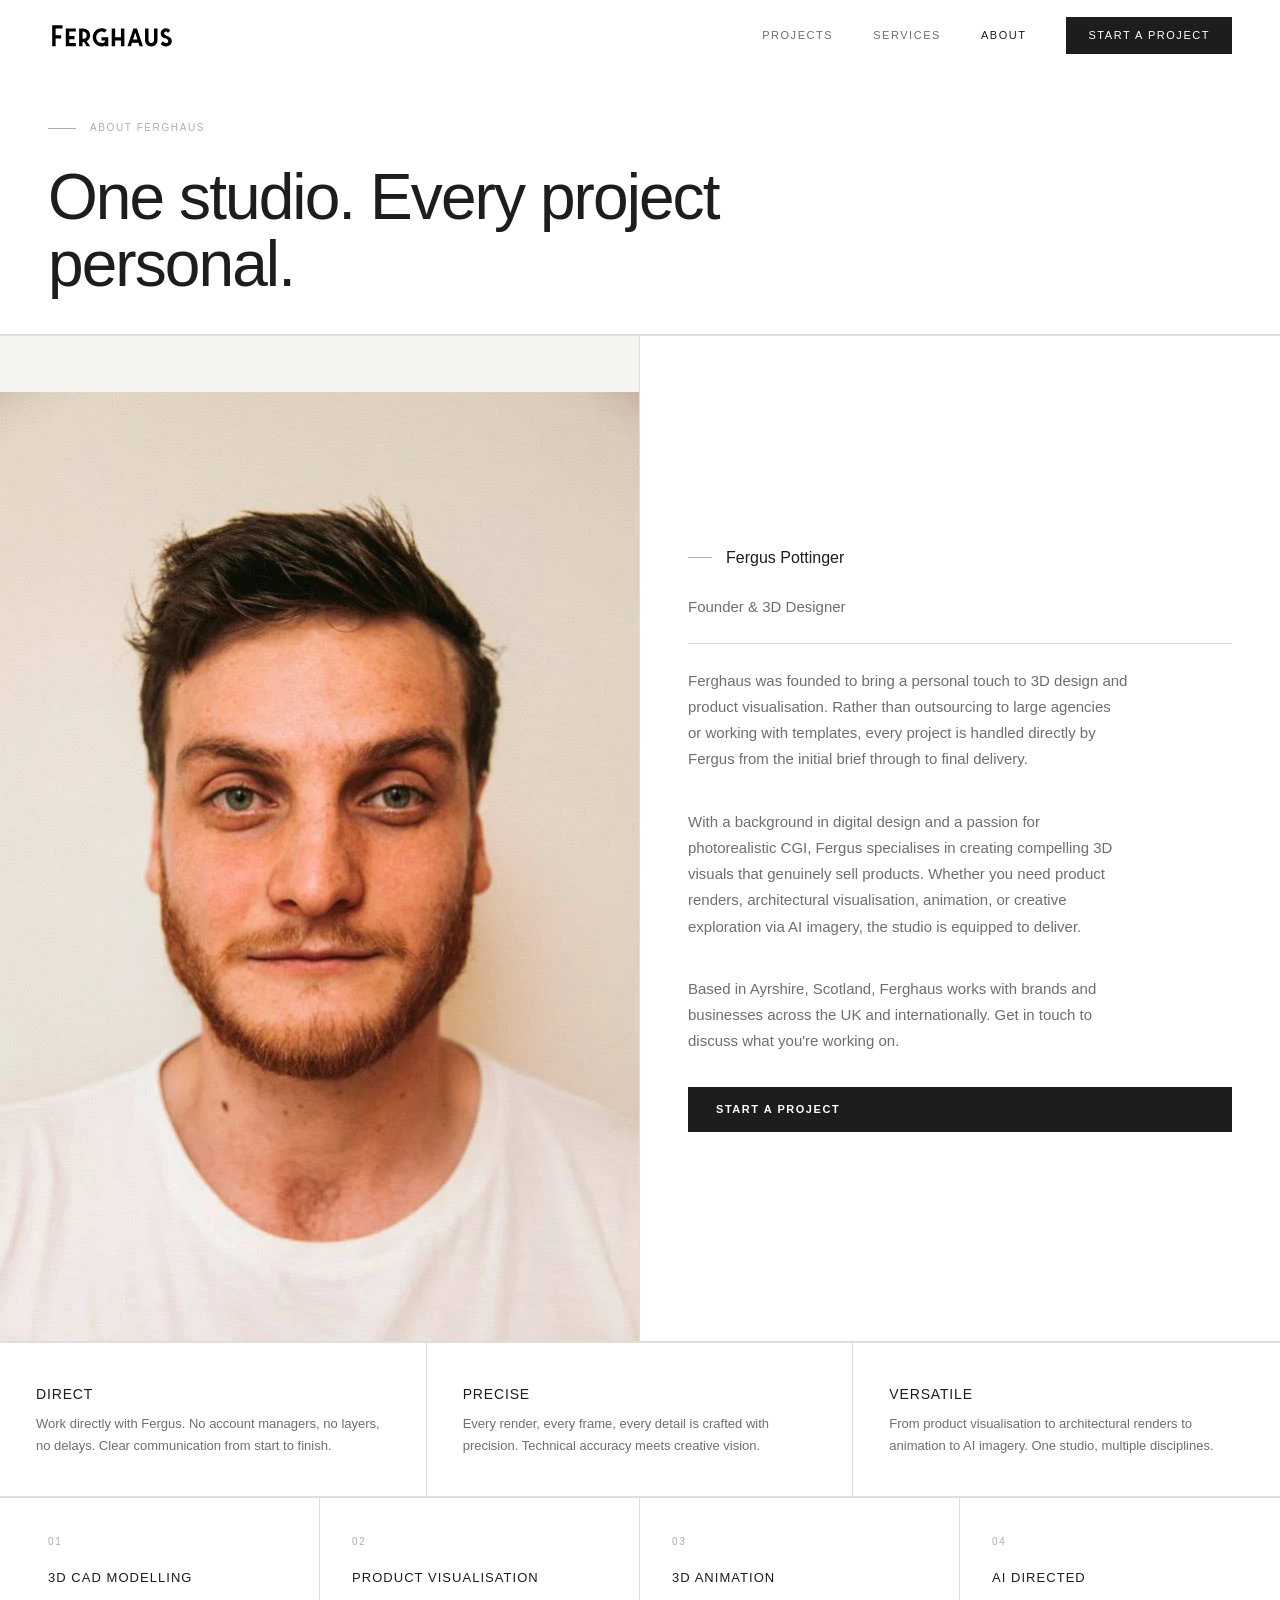
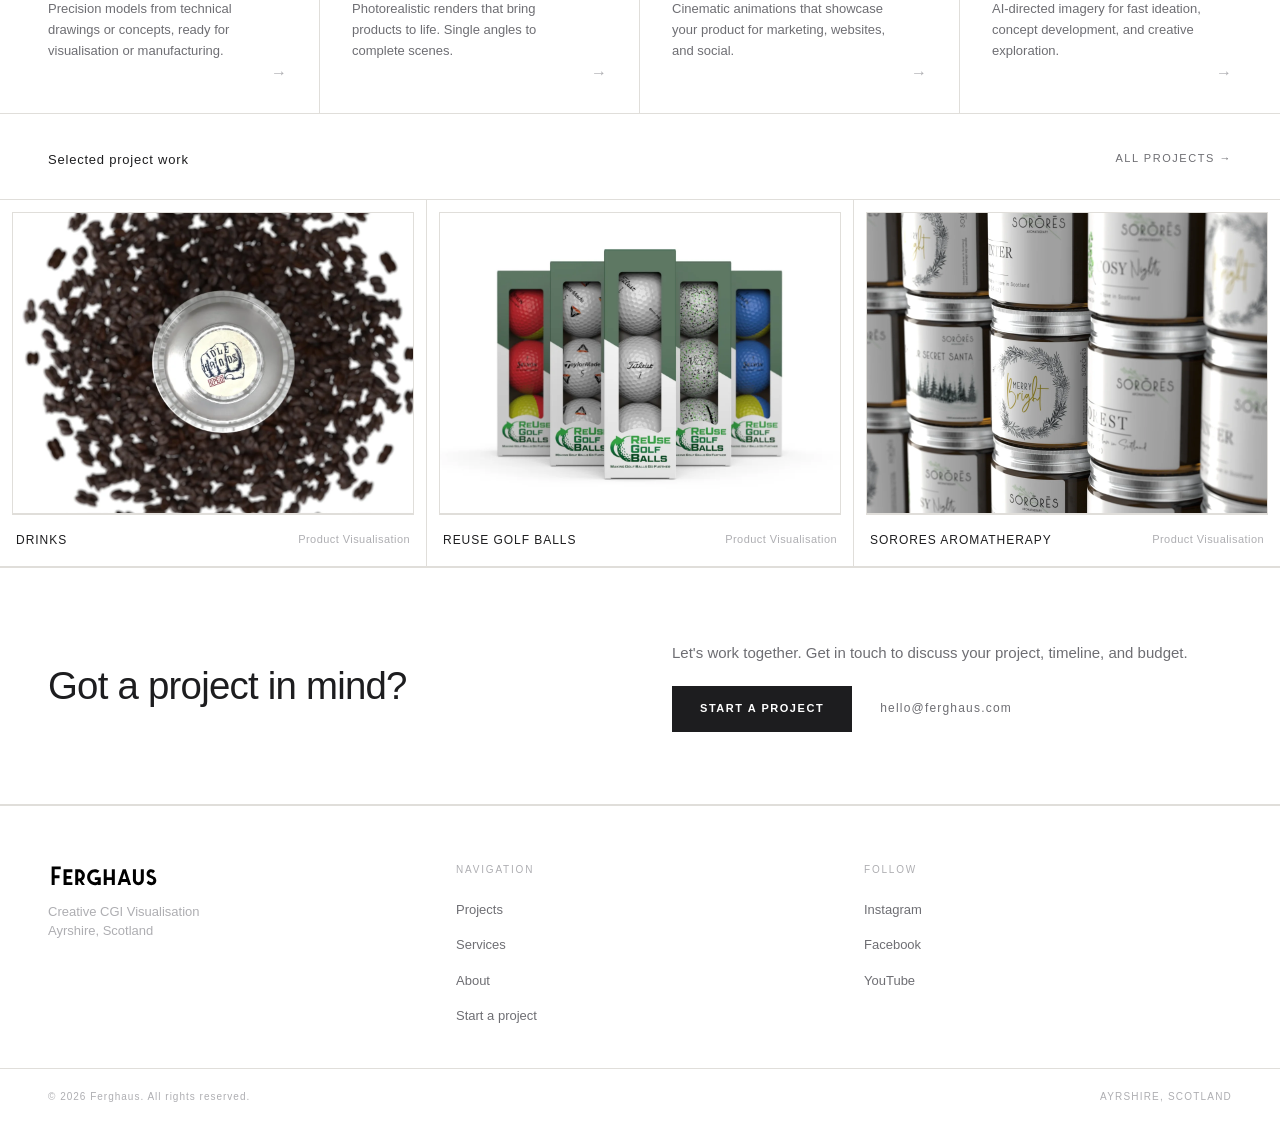
==== commit 9a6ab753: "-" ====
--- a/about/index.html
+++ b/about/index.html
@@ -135,8 +135,8 @@
       </a>
       <a href="/services/ai-images-generation" class="service-item fade-up">
         <div class="service-num">04</div>
-        <div class="service-name">AI Image Generation</div>
-        <div class="service-desc">AI-powered imagery for fast ideation, concept development, and creative exploration.</div>
+        <div class="service-name">AI Directed</div>
+        <div class="service-desc">AI-directed imagery for fast ideation, concept development, and creative exploration.</div>
         <span class="service-arrow">→</span>
       </a>
     </div>
--- a/assets/css/main.css
+++ b/assets/css/main.css
@@ -955,6 +955,14 @@
   padding: 64px 48px;
   border-left: 1px solid var(--border);
 }
+.service-row-content h2 {
+  font-family: var(--font-head);
+  font-size: clamp(22px, 2.2vw, 34px);
+  font-weight: 200;
+  line-height: 1.15;
+  letter-spacing: -0.02em;
+  margin-bottom: 20px;
+}
 .service-row.reverse .service-row-content {
   border-left: none;
   border-right: 1px solid var(--border);
@@ -1140,7 +1148,7 @@
 
 /* ─── PROJECT IMAGES (breathing room layout) ─────────────── */
 .project-images {
-  padding: 0 48px 48px;
+  padding: 0 10% 48px;
   border-top: 1px solid var(--border);
   display: flex;
   flex-direction: column;
@@ -1154,19 +1162,13 @@
 .project-image-full img,
 .project-image-full video {
   width: 100%;
-  max-height: 68vh;
-  object-fit: cover;
-  object-position: center;
-  display: block;
-}
-/* Pair images are half-width so don't need as much height */
-.project-image-pair .project-image-full img,
-.project-image-pair .project-image-full video {
-  max-height: 52vh;
-}
+  height: auto;
+  display: block;
+}
+/* Stacked layout — no side-by-side, ever */
 .project-image-pair {
-  display: grid;
-  grid-template-columns: 1fr 1fr;
+  display: flex;
+  flex-direction: column;
   gap: 4px;
 }
 
@@ -1323,6 +1325,7 @@
 .project-split {
   display: grid;
   grid-template-columns: 1fr 1fr;
+  align-items: start;
   border-bottom: 1px solid var(--border);
   padding: 0 48px 32px;
 }
@@ -1773,7 +1776,6 @@
   .project-hero-overlay-text { padding: 0 20px 36px; }
   .project-hero-overlay-sub { font-size: 13px; }
   .project-images { padding: 0 20px 32px; }
-  .project-image-pair { grid-template-columns: 1fr; }
   .project-meta-item:first-child { padding-left: 20px; }
   .project-meta-item:last-child  { padding-right: 20px; }
   .project-nav-item:first-child  { padding-left: 20px; }
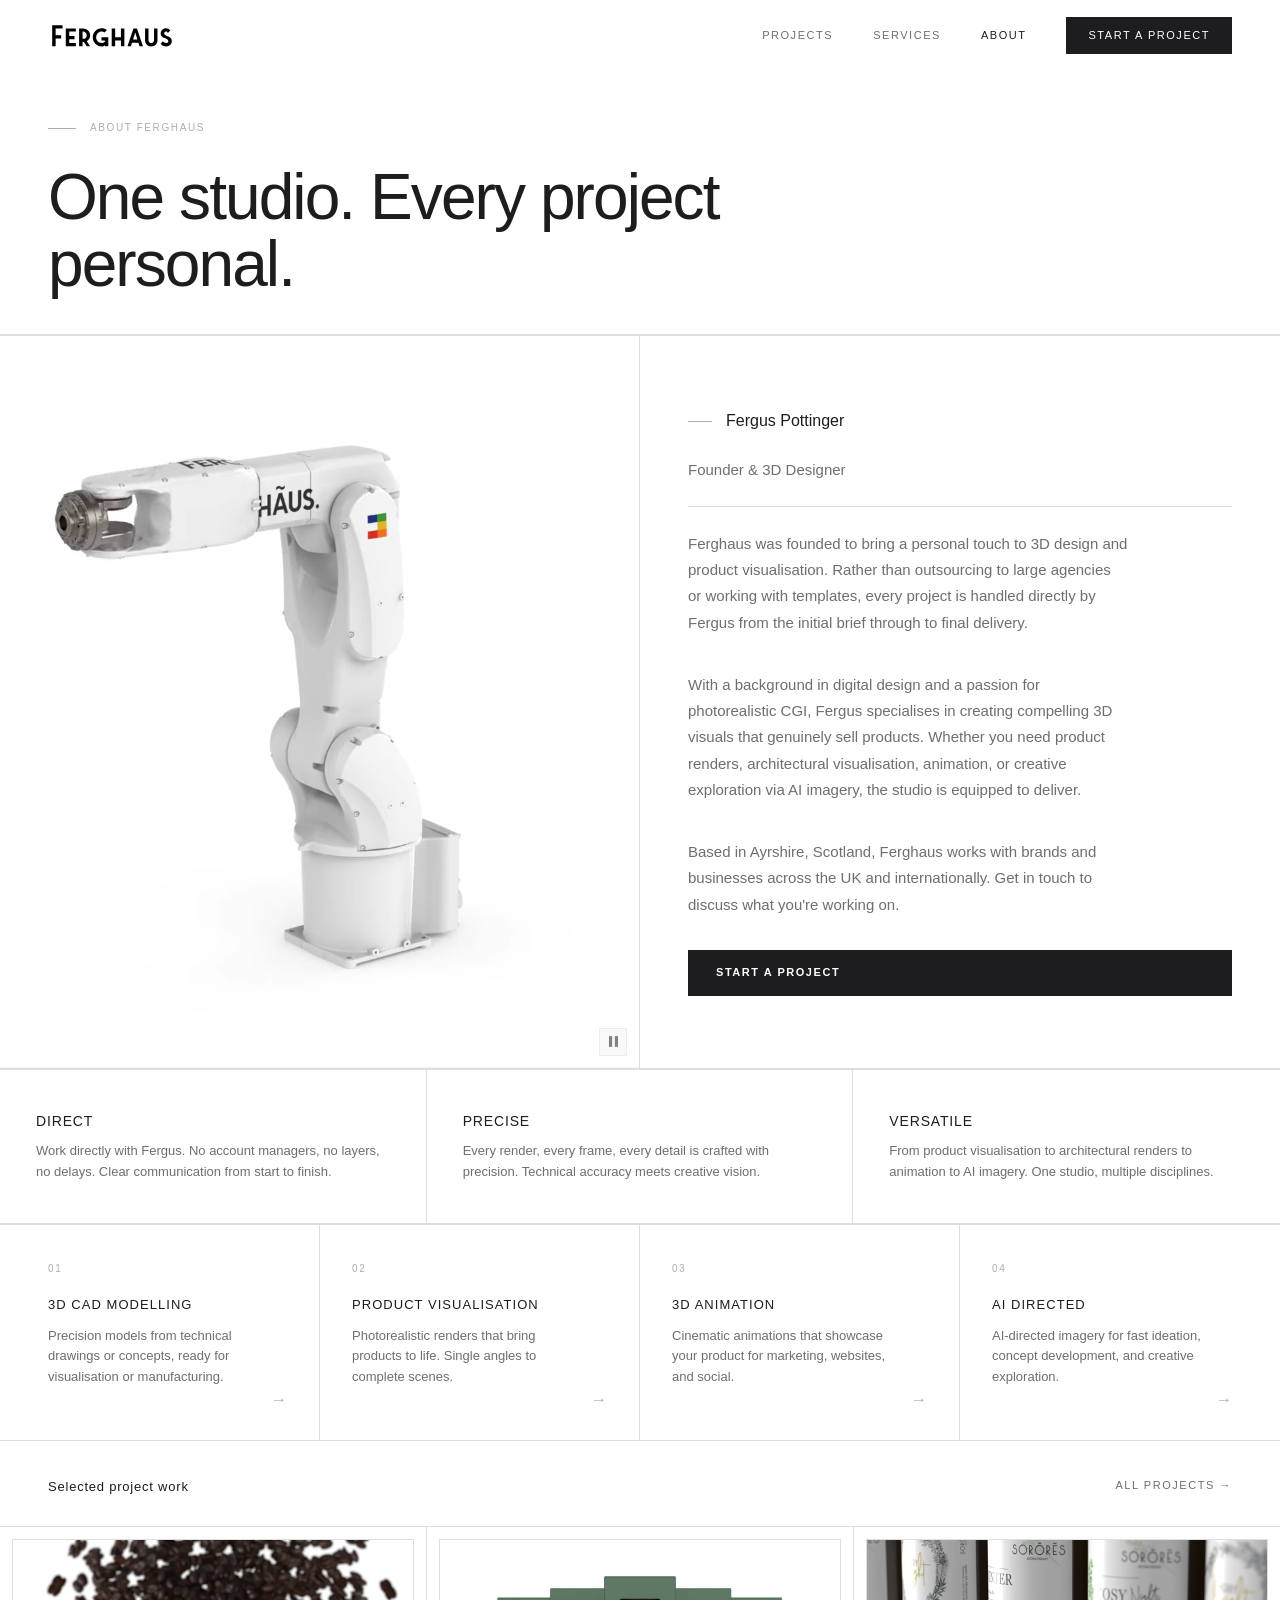
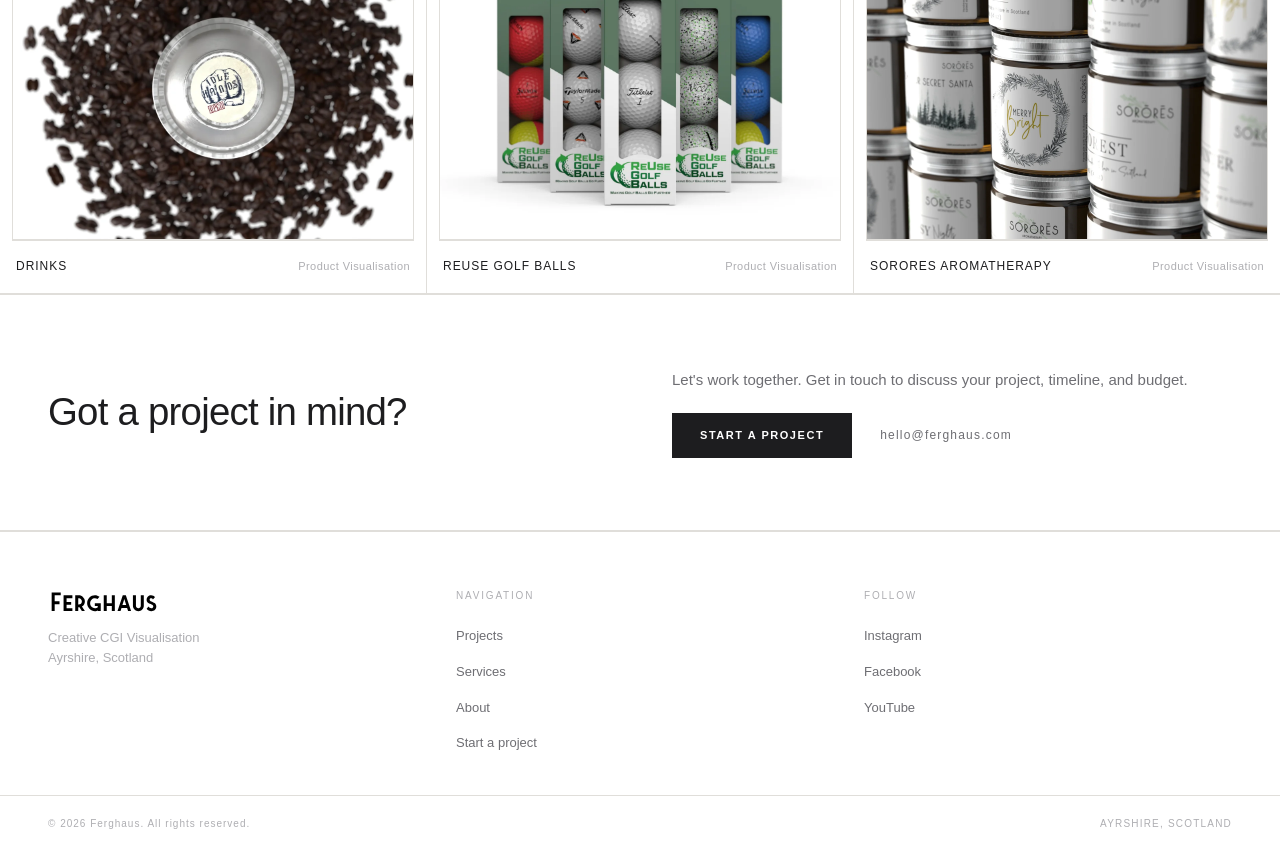
==== commit 447cd70b: "fixes" ====
--- a/about/index.html
+++ b/about/index.html
@@ -61,11 +61,14 @@
       <span></span>
       <span></span>
     </button>
+    <div class="nav-drawer-backdrop" id="nav-backdrop"></div>
     <div class="nav-mobile-menu" id="nav-mobile-menu">
+      <button class="nav-drawer-close" id="nav-drawer-close" aria-label="Close menu">&#x2715;</button>
+      <a href="/">Home</a>
       <a href="/projects">Projects</a>
       <a href="/services">Services</a>
       <a href="/about">About</a>
-      <a href="/contact" class="btn-nav">Start a project</a>
+      <a href="/contact" class="nav-mobile-cta">Start a project</a>
     </div>
   </nav>
 
@@ -81,10 +84,10 @@
     <!-- About Split -->
     <section class="about-strip">
       <div class="about-image">
-        <picture>
-          <source srcset="/assets/images/about/fergus-800.webp 800w, /assets/images/about/fergus-1200.webp 1200w, /assets/images/about/fergus-1600.webp 1600w">
-          <img src="/assets/images/about/fergus-1200.webp" alt="Fergus Pottinger, founder of Ferghaus">
-        </picture>
+        <video autoplay muted loop playsinline aria-label="3D robot arm animation">
+          <source src="/assets/videos/loops/robot-arm.webm" type="video/webm">
+          <source src="/assets/videos/loops/robot-arm.mp4" type="video/mp4">
+        </video>
       </div>
       <div class="about-content">
         <div class="about-eyebrow">Fergus Pottinger</div>
--- a/assets/css/main.css
+++ b/assets/css/main.css
@@ -128,7 +128,7 @@
 }
 
 .nav.scrolled {
-  background: rgba(255, 255, 255, 0.94);
+  background: rgba(244, 243, 240, 0.97);
   backdrop-filter: blur(12px);
   -webkit-backdrop-filter: blur(12px);
   border-color: var(--border);
@@ -210,37 +210,78 @@
 .nav-hamburger[aria-expanded="true"] span:nth-child(2) { opacity: 0; }
 .nav-hamburger[aria-expanded="true"] span:nth-child(3) { transform: translateY(-6.5px) rotate(-45deg); }
 
-/* Mobile dropdown menu */
+/* Mobile drawer — right-side slide-in panel */
+.nav-drawer-backdrop {
+  position: fixed;
+  inset: 0;
+  background: rgba(0, 0, 0, 0.22);
+  z-index: 97;
+  opacity: 0;
+  pointer-events: none;
+  transition: opacity 0.3s ease;
+}
+.nav-drawer-backdrop.open {
+  opacity: 1;
+  pointer-events: auto;
+}
+
 .nav-mobile-menu {
   position: fixed;
-  top: var(--nav-h);
-  left: 0; right: 0;
+  top: 0;
+  right: 0;
+  bottom: 0;
+  width: 75%;
+  max-width: 320px;
   background: var(--bg);
-  border-bottom: 1px solid var(--border);
-  z-index: 99;
-  display: none;
+  border-left: 1px solid var(--border);
+  z-index: 98;
+  display: flex;
   flex-direction: column;
-  padding: 8px 0 16px;
-}
-.nav-mobile-menu.open { display: flex; }
+  padding-top: 80px;
+  transform: translateX(100%);
+  transition: transform 0.32s cubic-bezier(0.4, 0, 0.2, 1);
+}
+.nav-mobile-menu.open { transform: translateX(0); }
+
+.nav-drawer-close {
+  position: absolute;
+  top: 18px;
+  right: 20px;
+  width: 36px;
+  height: 36px;
+  display: flex;
+  align-items: center;
+  justify-content: center;
+  background: none;
+  border: none;
+  cursor: pointer;
+  color: var(--text-muted);
+  font-size: 18px;
+  line-height: 1;
+  transition: color 0.2s;
+  -webkit-tap-highlight-color: transparent;
+}
+.nav-drawer-close:hover { color: var(--text-primary); }
+
 .nav-mobile-menu a {
+  display: block;
   font-family: var(--font-head);
   font-size: 11px;
   letter-spacing: 0.16em;
   text-transform: uppercase;
   color: var(--text-secondary);
   text-decoration: none;
-  padding: 16px 24px;
+  padding: 20px 32px;
   border-bottom: 1px solid var(--border);
   transition: color 0.2s;
 }
-.nav-mobile-menu a:hover { color: var(--text-primary); }
-.nav-mobile-menu .btn-nav {
-  margin: 14px 24px 0;
-  display: block;
-  text-align: center;
+.nav-mobile-menu a:hover,
+.nav-mobile-menu a[aria-current="page"] { color: var(--text-primary); }
+.nav-mobile-menu .nav-mobile-cta {
+  color: var(--text-primary);
+  font-weight: 500;
   border-bottom: none;
-  padding: 14px 22px;
+  margin-top: 8px;
 }
 
 /* ─── BUTTONS ─────────────────────────────────────────────── */
@@ -425,8 +466,8 @@
   margin-bottom: 28px;
 }
 .hero-h1 em {
-  font-style: italic;
-  font-weight: 200;
+  font-style: normal;
+  font-weight: inherit;
 }
 
 .hero-sub {
@@ -757,6 +798,14 @@
   object-fit: cover;
   object-position: center top;
 }
+.about-image video {
+  position: absolute;
+  inset: 0;
+  width: 100%;
+  height: 100%;
+  object-fit: cover;
+  display: block;
+}
 
 .about-content {
   display: flex;
@@ -927,45 +976,85 @@
 }
 
 /* ─── SERVICES ALTERNATING ROWS ───────────────────────────── */
+/* Base: 2-column layout used by individual service pages */
 .service-row {
   display: grid;
   grid-template-columns: 1fr 1fr;
+  grid-template-areas: "content image";
   min-height: 440px;
   border-bottom: 1px solid var(--border);
 }
-.service-row.reverse { direction: rtl; }
-.service-row.reverse > * { direction: ltr; }
-
-.service-row-image {
-  position: relative;
-  overflow: hidden;
-  background: var(--surface);
-}
-.service-row-image img,
-.service-row-image video {
-  width: 100%;
-  height: 100%;
-  object-fit: cover;
-}
-
-.service-row-content {
-  display: flex;
-  flex-direction: column;
-  justify-content: center;
-  padding: 64px 48px;
+.service-row.reverse {
+  grid-template-areas: "image content";
+}
+
+/* Overview modifier: 3-area layout used by /services/ main page */
+.service-row--overview {
+  grid-template-rows: auto 1fr;
+  grid-template-areas:
+    "header image"
+    "content image";
+}
+.service-row--overview.reverse {
+  grid-template-areas:
+    "image header"
+    "image content";
+}
+
+.service-row-header {
+  grid-area: header;
+  padding: 52px 48px 24px;
   border-left: 1px solid var(--border);
 }
+.service-row--overview.reverse .service-row-header {
+  border-left: none;
+  border-right: 1px solid var(--border);
+}
+.service-row-header h2,
 .service-row-content h2 {
   font-family: var(--font-head);
   font-size: clamp(22px, 2.2vw, 34px);
   font-weight: 200;
   line-height: 1.15;
   letter-spacing: -0.02em;
-  margin-bottom: 20px;
+  margin-top: 12px;
+}
+.service-row-content h2 {
+  margin-bottom: 24px;
+}
+
+.service-row-image {
+  grid-area: image;
+  position: relative;
+  overflow: hidden;
+  background: var(--surface);
+}
+.service-row-image img,
+.service-row-image video {
+  width: 100%;
+  height: 100%;
+  object-fit: cover;
+}
+
+.service-row-content {
+  grid-area: content;
+  display: flex;
+  flex-direction: column;
+  justify-content: flex-start;
+  padding: 0 48px 56px;
+  border-left: 1px solid var(--border);
+}
+/* Individual service pages: content contains h2, needs top padding */
+.service-row:not(.service-row--overview) .service-row-content {
+  padding-top: 52px;
 }
 .service-row.reverse .service-row-content {
   border-left: none;
   border-right: 1px solid var(--border);
+}
+.service-row--overview.reverse .service-row-content {
+  border-left: 1px solid var(--border);
+  border-right: none;
 }
 
 .who-tags {
@@ -1148,7 +1237,7 @@
 
 /* ─── PROJECT IMAGES (breathing room layout) ─────────────── */
 .project-images {
-  padding: 0 10% 48px;
+  padding: 0 0 48px;
   border-top: 1px solid var(--border);
   display: flex;
   flex-direction: column;
@@ -1170,6 +1259,17 @@
   display: flex;
   flex-direction: column;
   gap: 4px;
+}
+
+/* Uniform containers — fixed 3:2 ratio, full image visible, no cropping */
+.project-images--uniform .project-image-full {
+  aspect-ratio: 3 / 2;
+  background: #fff;
+}
+.project-images--uniform .project-image-full img {
+  width: 100%;
+  height: 100%;
+  object-fit: contain;
 }
 
 /* ─── PROJECT HERO ────────────────────────────────────────── */
@@ -1226,8 +1326,8 @@
   background: #111;
 }
 .project-hero-overlay--sm {
-  height: 56vh;
-  min-height: 380px;
+  height: 48vh;
+  min-height: 340px;
 }
 .project-hero-overlay picture {
   display: block;
@@ -1325,12 +1425,15 @@
 .project-split {
   display: grid;
   grid-template-columns: 1fr 1fr;
-  align-items: start;
+  min-height: 480px;
   border-bottom: 1px solid var(--border);
-  padding: 0 48px 32px;
 }
 .project-split-content {
-  padding: 28px 32px;
+  padding: 52px 56px;
+  border-right: 1px solid var(--border);
+  display: flex;
+  flex-direction: column;
+  justify-content: center;
 }
 .project-split-content h2 {
   font-family: var(--font-head);
@@ -1346,7 +1449,7 @@
   letter-spacing: 0.2em;
   text-transform: uppercase;
   color: var(--text-muted);
-  margin: 32px 0 14px;
+  margin: 0 0 14px;
 }
 .project-split-content p {
   font-size: 15px;
@@ -1358,10 +1461,11 @@
   position: relative;
   overflow: hidden;
   background: var(--bg);
-  padding: 12px;
 }
 .project-split-image img,
 .project-split-image video {
+  position: absolute;
+  inset: 0;
   width: 100%;
   height: 100%;
   object-fit: cover;
@@ -1435,13 +1539,13 @@
   display: grid;
   grid-template-columns: 1fr 1fr;
   border-bottom: 1px solid var(--border);
-  min-height: 580px;
 }
 .contact-info {
   padding: 64px 48px;
   border-right: 1px solid var(--border);
   display: flex;
   flex-direction: column;
+  justify-content: space-between;
 }
 .contact-form-wrap {
   padding: 64px 48px;
@@ -1564,6 +1668,40 @@
   color: var(--text-muted);
   margin-top: 14px;
   text-align: center;
+}
+
+/* ─── VIDEO PLAY/PAUSE TOGGLE ─────────────────────────────── */
+.video-toggle {
+  position: absolute;
+  bottom: 12px;
+  right: 12px;
+  width: 28px;
+  height: 28px;
+  display: flex;
+  align-items: center;
+  justify-content: center;
+  background: var(--surface);
+  border: 1px solid var(--border);
+  cursor: pointer;
+  opacity: 0.55;
+  transition: opacity 0.18s;
+  z-index: 3;
+  padding: 0;
+  color: var(--text-primary);
+}
+.video-toggle:hover {
+  opacity: 1;
+}
+.video-toggle:focus-visible {
+  opacity: 1;
+  outline: 2px solid var(--text-primary);
+  outline-offset: 2px;
+}
+.video-toggle svg {
+  width: 9px;
+  height: 11px;
+  display: block;
+  pointer-events: none;
 }
 
 /* ─── FOOTER ──────────────────────────────────────────────── */
@@ -1684,23 +1822,26 @@
   .cta-section { grid-template-columns: 1fr; gap: 40px; padding: 72px 32px; }
 
   .process-strip { grid-template-columns: repeat(2, 1fr); }
+  .process-step { padding: 32px 32px; }
   .process-step:nth-child(2) { border-right: none; }
   .process-step:nth-child(3) { border-top: 1px solid var(--border); }
   .process-step:nth-child(4) { border-right: none; border-top: 1px solid var(--border); }
 
-  .service-row { grid-template-columns: 1fr; min-height: auto; }
+  .service-row { display: flex; flex-direction: column; min-height: auto; }
+  .service-row.reverse .service-row-image { order: -1; }
+  .service-row-header { padding: 40px 32px 16px; border-left: none; border-right: none; border-top: 1px solid var(--border); }
   .service-row-image { min-height: 320px; }
-  .service-row.reverse { direction: ltr; }
-  .service-row-content { padding: 48px 32px; border-left: none; border-top: 1px solid var(--border); }
-  .service-row.reverse .service-row-content { border-right: none; border-top: 1px solid var(--border); }
-
-  .project-split { grid-template-columns: 1fr; padding: 0 32px 24px; }
-  .project-split-content { border-bottom: 1px solid var(--border); padding: 24px 24px; }
-  .project-split-image { min-height: 360px; }
+  .service-row-content { padding: 20px 32px 48px; border-left: none; border-right: none; }
+  /* reset the desktop-only non-overview padding-top at tablet+ */
+  .service-row:not(.service-row--overview) .service-row-content { padding-top: 20px; }
+
+  .project-split { grid-template-columns: 1fr; min-height: auto; }
+  .project-split-content { border-right: none; border-bottom: 1px solid var(--border); padding: 32px 32px; justify-content: flex-start; }
+  .project-split-image { min-height: 360px; height: 360px; }
 
   .contact-grid { grid-template-columns: 1fr; }
+  .contact-form-wrap { order: -1; padding: 52px 32px; }
   .contact-info { border-right: none; border-bottom: 1px solid var(--border); padding: 52px 32px; }
-  .contact-form-wrap { padding: 52px 32px; }
 
   .showreel-header { padding: 32px 32px 20px; }
   .showreel-body   { padding: 0 32px 36px; }
@@ -1710,7 +1851,7 @@
   .project-hero { padding: 12px 32px; }
   .project-hero-overlay { height: 64vh; min-height: 420px; }
   .project-hero-overlay-text { padding: 0 32px 44px; }
-  .project-images { padding: 0 32px 40px; }
+  .project-images { padding: 0 0 40px; }
   .project-meta-item:first-child { padding-left: 32px; }
   .project-meta-item:last-child  { padding-right: 32px; }
   .project-nav-item:first-child  { padding-left: 32px; }
@@ -1728,43 +1869,50 @@
 
 /* ─── RESPONSIVE — MOBILE (max 768px) ────────────────────── */
 @media (max-width: 768px) {
+  :root { --nav-h: 60px; }
   .nav {
     padding: 0 20px;
     height: 60px;
   }
   .nav-links, .btn-nav { display: none; }
   .nav-hamburger { display: flex; }
-  --nav-h: 60px;
-
-  .hero-left { padding: 52px 20px 44px; min-height: auto; }
+
+  .hero { max-height: none; overflow: visible; }
+  .hero-left { padding: 36px 20px 28px; min-height: auto; border-bottom: none; }
   .hero-h1 { font-size: clamp(44px, 13vw, 64px); }
-  .hero-sub { font-size: 14px; }
+  .hero-sub { font-size: 14px; margin-bottom: 28px; }
   .hero-ctas { flex-direction: column; gap: 12px; }
   .hero-ctas .btn-primary { width: 100%; text-align: center; }
   .hero-ctas .btn-ghost { justify-content: center; width: 100%; border: 1px solid var(--border); padding: 14px; }
-  .hero-right { min-height: 300px; }
+  .hero-right { height: 260px; min-height: 0; }
 
   .services-strip { grid-template-columns: 1fr; }
-  .service-item { border-right: none; border-top: none; padding-left: 20px; padding-right: 20px; }
-  .service-item:first-child { border-top: 1px solid var(--border); padding-left: 20px; }
+  .service-item { border-right: none; padding: 24px 20px 52px; }
+  .service-desc { max-width: none; }
+  .service-arrow { top: auto; bottom: 24px; right: 20px; transform: none; }
+  .service-item:hover .service-arrow { transform: translateX(4px); }
+  .service-item + .service-item { border-top: 1px solid var(--border); }
+  .service-item:first-child { padding-left: 20px; }
   .service-item:last-child  { padding-right: 20px; }
-  .service-item:last-child .service-arrow { right: 20px; }
 
   .section-header { padding: 28px 20px 20px; }
 
-  .projects-grid { grid-template-columns: repeat(2, 1fr); }
-  .project-card:nth-child(3n) { border-right: 1px solid var(--border); }
+  .projects-grid { grid-template-columns: 1fr; }
+  .project-card { border-right: none; }
+  .project-card:nth-child(3n) { border-right: none; }
   .project-card:nth-child(2n) { border-right: none; }
 
   .about-content { padding: 36px 20px 40px; }
 
-  .service-row-content { padding: 40px 20px; }
-
-  .project-split { padding: 0 20px 20px; }
-  .project-split-content { padding: 20px 16px; }
-
+  .service-row-header { padding: 28px 20px 12px; }
+  .service-row-content { padding: 16px 20px 40px; }
+  .service-row-image { min-height: 0; height: 300px; }
+
+  .project-split-content { padding: 24px 20px; }
+  .project-split-image { height: 280px; min-height: 0; }
+
+  .contact-form-wrap { padding: 44px 20px; }
   .contact-info { padding: 44px 20px; }
-  .contact-form-wrap { padding: 44px 20px; }
 
   .showreel-header { padding: 28px 20px 16px; }
   .showreel-body   { padding: 0 20px 32px; }
@@ -1772,34 +1920,45 @@
   .gallery-grid { padding: 0 20px; }
   .gallery-item { padding: 4px; }
   .project-hero { padding: 8px 20px; }
-  .project-hero-overlay { height: 70vh; min-height: 360px; }
+  .project-hero-overlay { height: 58vh; min-height: 300px; }
+  .project-hero-overlay--sm { height: 52vh; min-height: 260px; }
+  .project-hero-overlay::after { background: linear-gradient(to bottom, rgba(0,0,0,0) 10%, rgba(0,0,0,0.88) 100%); }
   .project-hero-overlay-text { padding: 0 20px 36px; }
   .project-hero-overlay-sub { font-size: 13px; }
-  .project-images { padding: 0 20px 32px; }
-  .project-meta-item:first-child { padding-left: 20px; }
-  .project-meta-item:last-child  { padding-right: 20px; }
+  .project-images { padding: 0 0 32px; }
+  .project-meta-item:first-child { padding-left: 20px; padding-top: 16px; }
+  .project-meta-item:last-child  { padding-right: 20px; padding-bottom: 16px; }
   .project-nav-item:first-child  { padding-left: 20px; }
-  .project-nav-item:last-child   { padding-right: 20px; }
-
+  .project-nav-item:last-child   { padding-left: 20px; padding-right: 20px; }
+
+  .hide-on-mobile { display: none !important; }
   .cta-section { padding: 56px 20px; gap: 32px; }
   .cta-h2 { font-size: clamp(30px, 10vw, 44px); }
   .cta-actions { flex-direction: column; align-items: flex-start; }
   .btn-primary { padding: 14px 24px; }
 
   .process-strip { grid-template-columns: 1fr; }
-  .process-step { border-right: none; border-bottom: 1px solid var(--border); }
+  .process-step { padding: 28px 20px; border-right: none; border-bottom: 1px solid var(--border); }
   .process-step:last-child { border-bottom: none; }
 
   .info-strip { grid-template-columns: 1fr; }
   .info-item { border-right: none; border-bottom: 1px solid var(--border); }
   .info-item:last-child { border-bottom: none; }
 
-  .project-meta { flex-wrap: wrap; }
-  .project-meta-item { flex: 1 1 50%; }
+  .project-meta { flex-direction: column; flex-wrap: nowrap; }
+  .project-meta-item { flex: none; display: flex; flex-direction: row; align-items: baseline; gap: 10px; padding: 13px 20px; border-right: none; border-bottom: 1px solid var(--border); }
+  .project-meta-item:last-child { border-bottom: none; }
+  .project-meta-label { margin-bottom: 0; min-width: 56px; }
   .project-hero picture { height: 48vh; min-height: 280px; }
   .project-hero--light picture { height: 36vh; min-height: 200px; }
   .project-hero video { height: 34vh; min-height: 220px; }
 
+  .projects-grid--immersive { padding: 20px 20px 48px; gap: 12px; grid-auto-rows: auto; }
+  .project-card--featured { grid-column: span 1; }
+  .project-card-cta { padding: 28px 20px 24px 20px !important; justify-content: flex-start; min-height: auto; }
+  .project-card-cta .cta-label { font-size: 13px; font-weight: 500; letter-spacing: 0.06em; text-transform: none; color: var(--text-primary); }
+  .project-card-cta .cta-text { font-size: 22px; }
+
   .gallery-grid { grid-template-columns: repeat(2, 1fr); }
   .gallery-item:nth-child(3n) { border-right: 1px solid var(--border); }
   .gallery-item:nth-child(2n) { border-right: none; }
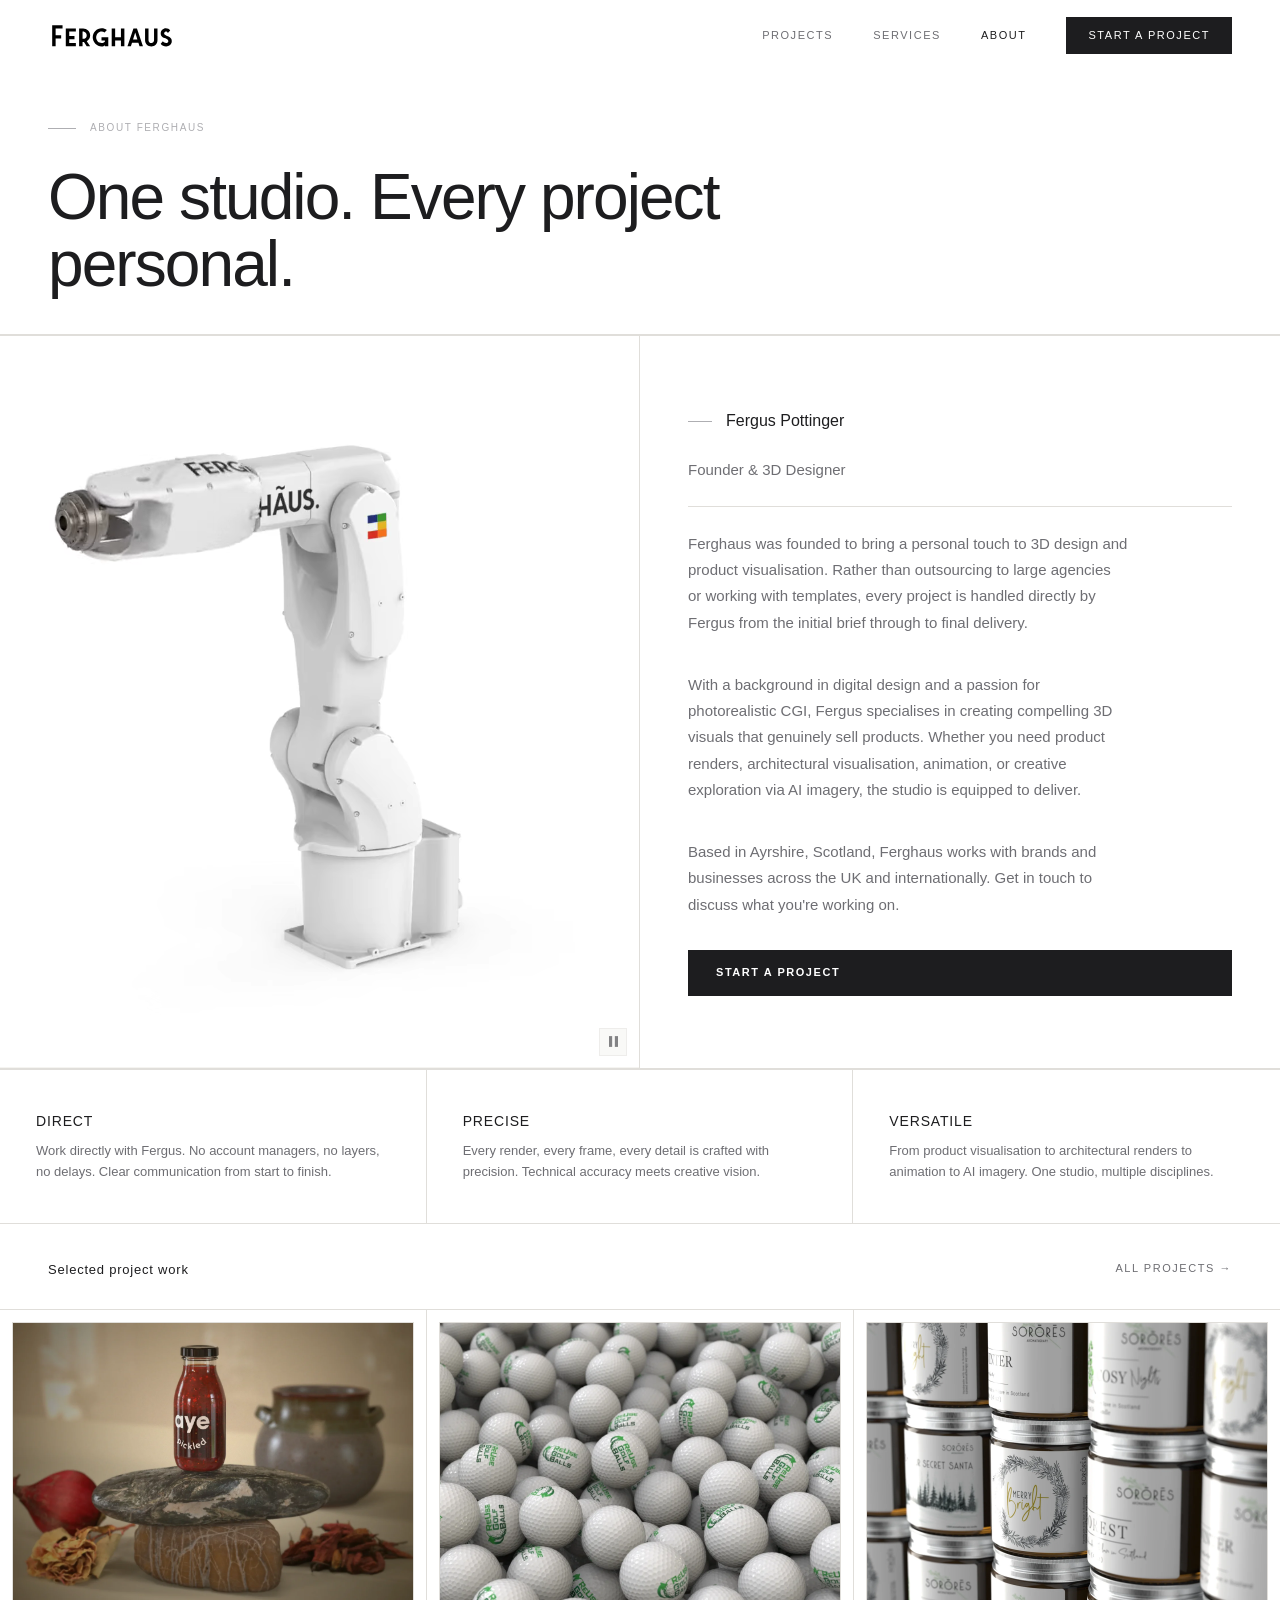
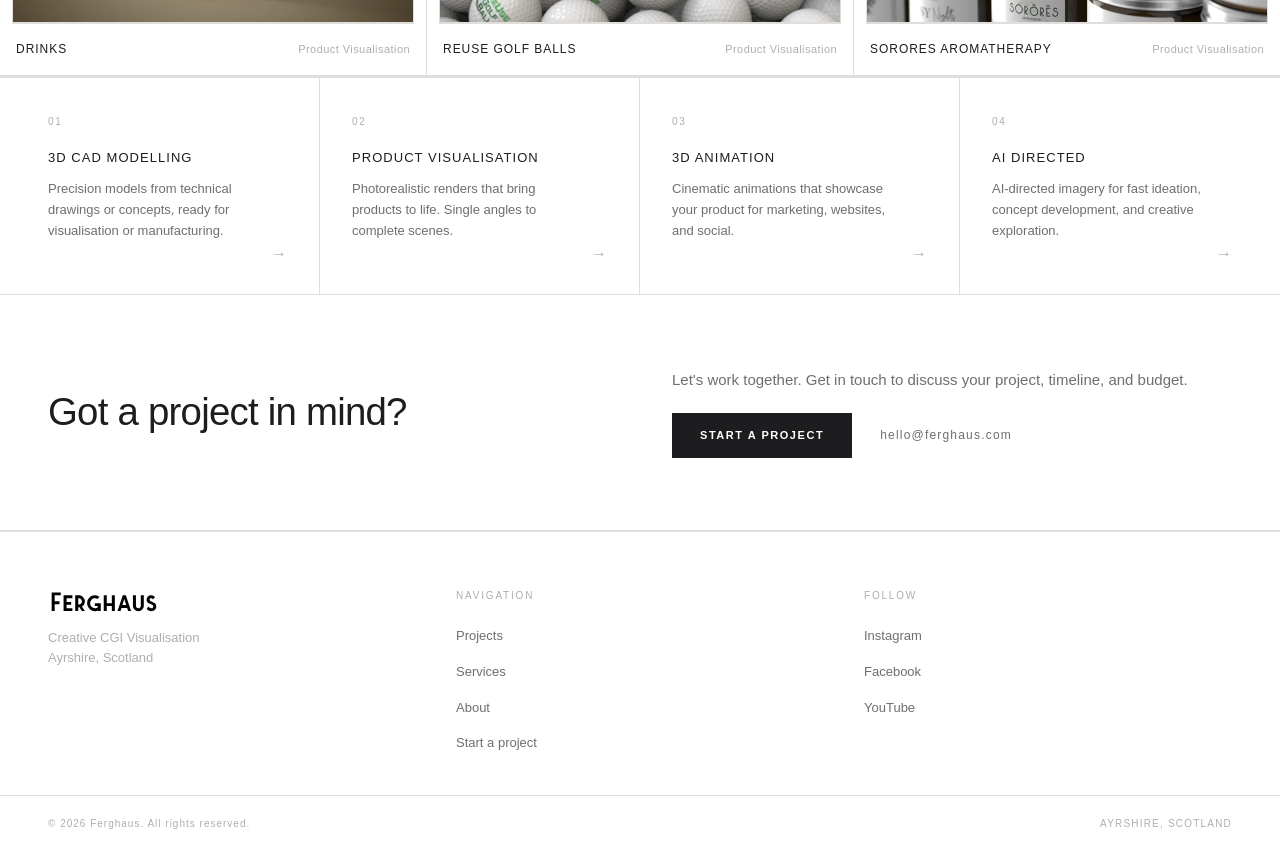
==== commit 69f811de: "fixes" ====
--- a/about/index.html
+++ b/about/index.html
@@ -60,7 +60,8 @@
       <span></span>
       <span></span>
       <span></span>
-    </button>
+    </button>  </nav>
+
     <div class="nav-drawer-backdrop" id="nav-backdrop"></div>
     <div class="nav-mobile-menu" id="nav-mobile-menu">
       <button class="nav-drawer-close" id="nav-drawer-close" aria-label="Close menu">&#x2715;</button>
@@ -70,7 +71,6 @@
       <a href="/about">About</a>
       <a href="/contact" class="nav-mobile-cta">Start a project</a>
     </div>
-  </nav>
 
   <!-- Main Content -->
   <main id="main-content">
@@ -116,34 +116,6 @@
       </div>
     </section>
 
-    <!-- Services Strip -->
-    <div class="services-strip">
-      <a href="/services/3d-cad-modelling" class="service-item fade-up">
-        <div class="service-num">01</div>
-        <div class="service-name">3D CAD Modelling</div>
-        <div class="service-desc">Precision models from technical drawings or concepts, ready for visualisation or manufacturing.</div>
-        <span class="service-arrow">→</span>
-      </a>
-      <a href="/services/product-visualisation" class="service-item fade-up">
-        <div class="service-num">02</div>
-        <div class="service-name">Product Visualisation</div>
-        <div class="service-desc">Photorealistic renders that bring products to life. Single angles to complete scenes.</div>
-        <span class="service-arrow">→</span>
-      </a>
-      <a href="/services/3d-animation" class="service-item fade-up">
-        <div class="service-num">03</div>
-        <div class="service-name">3D Animation</div>
-        <div class="service-desc">Cinematic animations that showcase your product for marketing, websites, and social.</div>
-        <span class="service-arrow">→</span>
-      </a>
-      <a href="/services/ai-images-generation" class="service-item fade-up">
-        <div class="service-num">04</div>
-        <div class="service-name">AI Directed</div>
-        <div class="service-desc">AI-directed imagery for fast ideation, concept development, and creative exploration.</div>
-        <span class="service-arrow">→</span>
-      </a>
-    </div>
-
     <!-- Selected Projects -->
     <section class="section-border-bottom">
       <div class="section-header">
@@ -155,8 +127,8 @@
         <a href="/projects/drinks" class="project-card">
           <div class="project-card-img">
             <picture>
-              <source srcset="/assets/images/projects/drinks/coffee-tin-800.webp 800w, /assets/images/projects/drinks/coffee-tin-1200.webp 1200w, /assets/images/projects/drinks/coffee-tin-1600.webp 1600w">
-              <img src="/assets/images/projects/drinks/coffee-tin-1200.webp" alt="Drinks project">
+              <source srcset="/assets/images/projects/drinks/aye-pickle-800.webp 800w, /assets/images/projects/drinks/aye-pickle-1200.webp 1200w, /assets/images/projects/drinks/aye-pickle-1600.webp 1600w">
+              <img src="/assets/images/projects/drinks/aye-pickle-1200.webp" alt="Drinks project">
             </picture>
             <div class="project-card-overlay">
               <span class="project-card-overlay-cta">View project →</span>
@@ -171,8 +143,8 @@
         <a href="/projects/reuse-golf-balls" class="project-card">
           <div class="project-card-img">
             <picture>
-              <source srcset="/assets/images/projects/reuse-golf-balls/reuse-golf-balls-packaging-800.webp 800w, /assets/images/projects/reuse-golf-balls/reuse-golf-balls-packaging-1200.webp 1200w, /assets/images/projects/reuse-golf-balls/reuse-golf-balls-packaging-1600.webp 1600w">
-              <img src="/assets/images/projects/reuse-golf-balls/reuse-golf-balls-packaging-1200.webp" alt="ReUse Golf Balls project">
+              <source srcset="/assets/images/projects/reuse-golf-balls/golf-ball-scenes-800.webp 800w, /assets/images/projects/reuse-golf-balls/golf-ball-scenes-1200.webp 1200w, /assets/images/projects/reuse-golf-balls/golf-ball-scenes-1600.webp 1600w">
+              <img src="/assets/images/projects/reuse-golf-balls/golf-ball-scenes-1200.webp" alt="ReUse Golf Balls project">
             </picture>
             <div class="project-card-overlay">
               <span class="project-card-overlay-cta">View project →</span>
@@ -203,6 +175,34 @@
       </div>
     </section>
 
+    <!-- Services Strip -->
+    <div class="services-strip">
+      <a href="/services/3d-cad-modelling" class="service-item fade-up">
+        <div class="service-num">01</div>
+        <div class="service-name">3D CAD Modelling</div>
+        <div class="service-desc">Precision models from technical drawings or concepts, ready for visualisation or manufacturing.</div>
+        <span class="service-arrow">→</span>
+      </a>
+      <a href="/services/product-visualisation" class="service-item fade-up">
+        <div class="service-num">02</div>
+        <div class="service-name">Product Visualisation</div>
+        <div class="service-desc">Photorealistic renders that bring products to life. Single angles to complete scenes.</div>
+        <span class="service-arrow">→</span>
+      </a>
+      <a href="/services/3d-animation" class="service-item fade-up">
+        <div class="service-num">03</div>
+        <div class="service-name">3D Animation</div>
+        <div class="service-desc">Cinematic animations that showcase your product for marketing, websites, and social.</div>
+        <span class="service-arrow">→</span>
+      </a>
+      <a href="/services/ai-images-generation" class="service-item fade-up">
+        <div class="service-num">04</div>
+        <div class="service-name">AI Directed</div>
+        <div class="service-desc">AI-directed imagery for fast ideation, concept development, and creative exploration.</div>
+        <span class="service-arrow">→</span>
+      </a>
+    </div>
+
     <!-- CTA Section -->
     <section class="cta-section">
       <h2 class="cta-h2">Got a project in mind?</h2>
--- a/assets/css/main.css
+++ b/assets/css/main.css
@@ -215,7 +215,7 @@
   position: fixed;
   inset: 0;
   background: rgba(0, 0, 0, 0.22);
-  z-index: 97;
+  z-index: 98;
   opacity: 0;
   pointer-events: none;
   transition: opacity 0.3s ease;
@@ -234,7 +234,7 @@
   max-width: 320px;
   background: var(--bg);
   border-left: 1px solid var(--border);
-  z-index: 98;
+  z-index: 99;
   display: flex;
   flex-direction: column;
   padding-top: 80px;
@@ -1942,7 +1942,7 @@
   .process-step:last-child { border-bottom: none; }
 
   .info-strip { grid-template-columns: 1fr; }
-  .info-item { border-right: none; border-bottom: 1px solid var(--border); }
+  .info-item { border-right: none; border-bottom: 1px solid var(--border); padding: 28px 20px; }
   .info-item:last-child { border-bottom: none; }
 
   .project-meta { flex-direction: column; flex-wrap: nowrap; }
